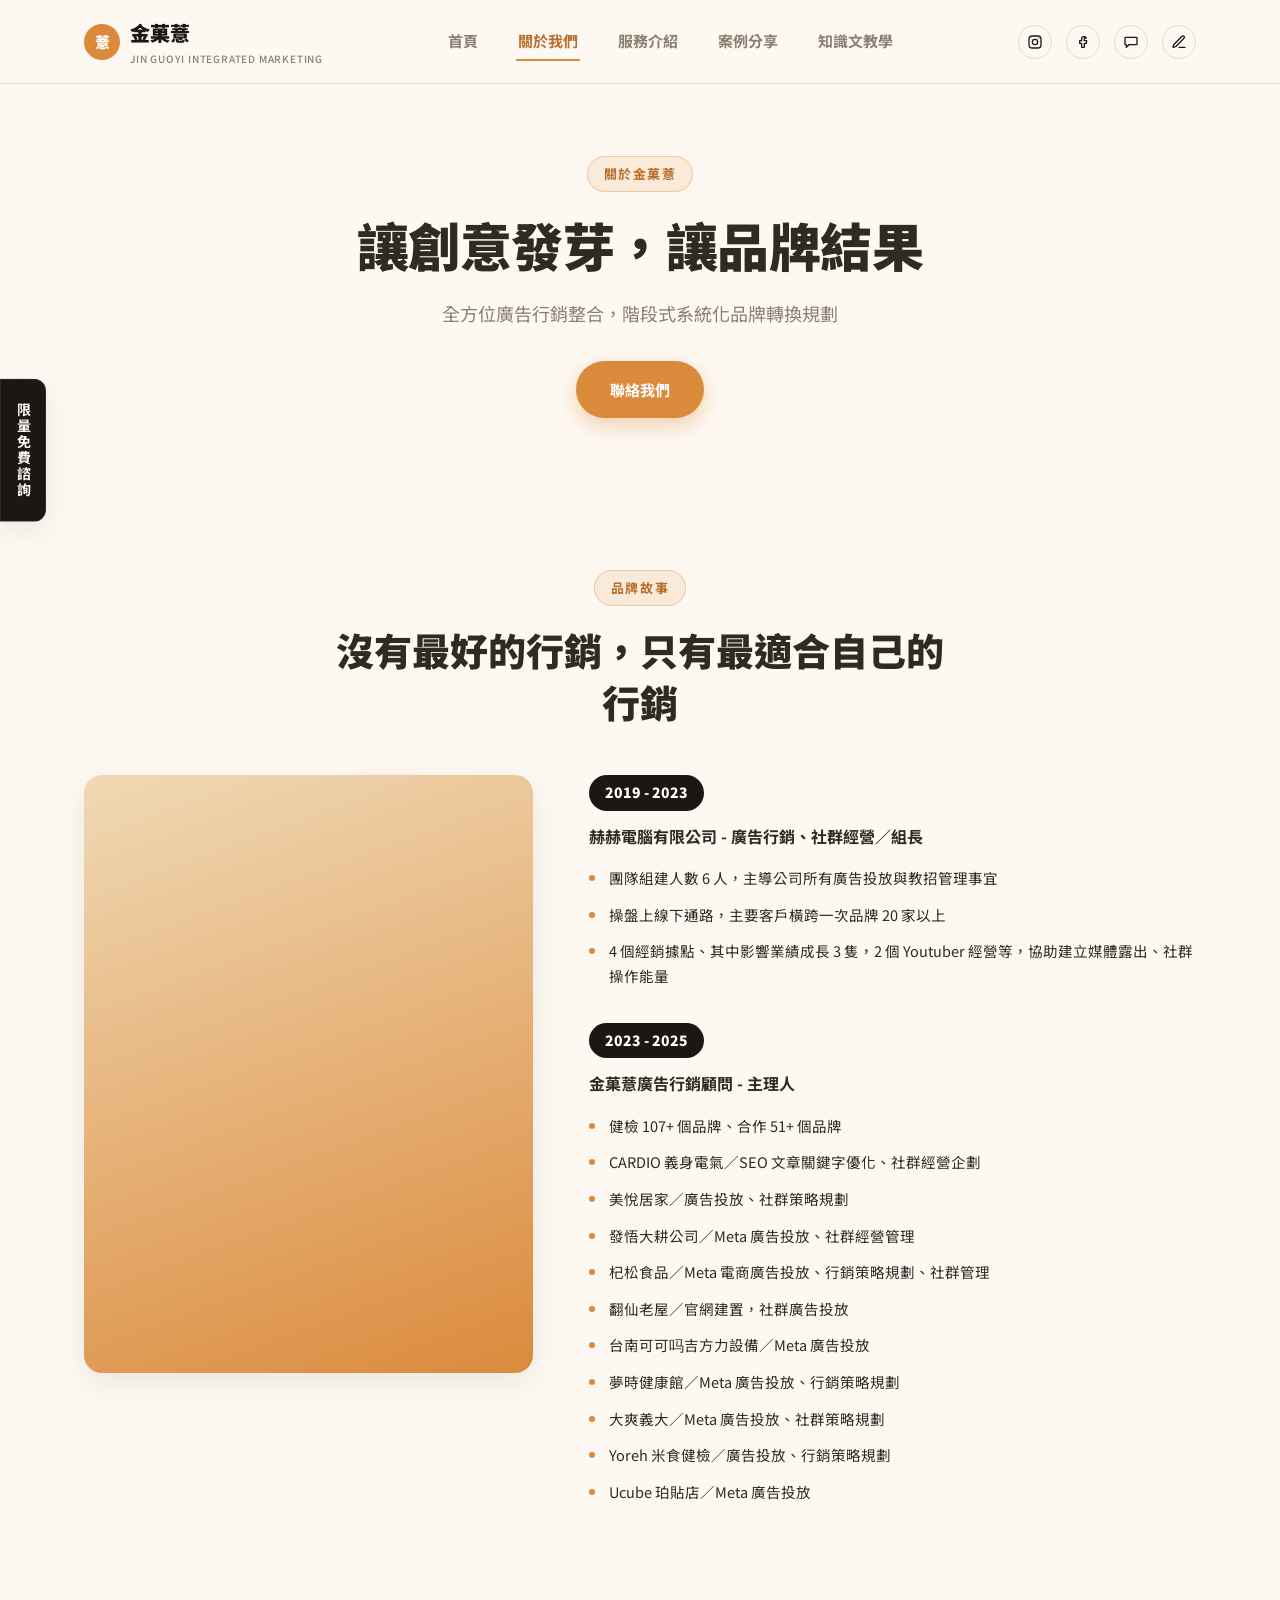
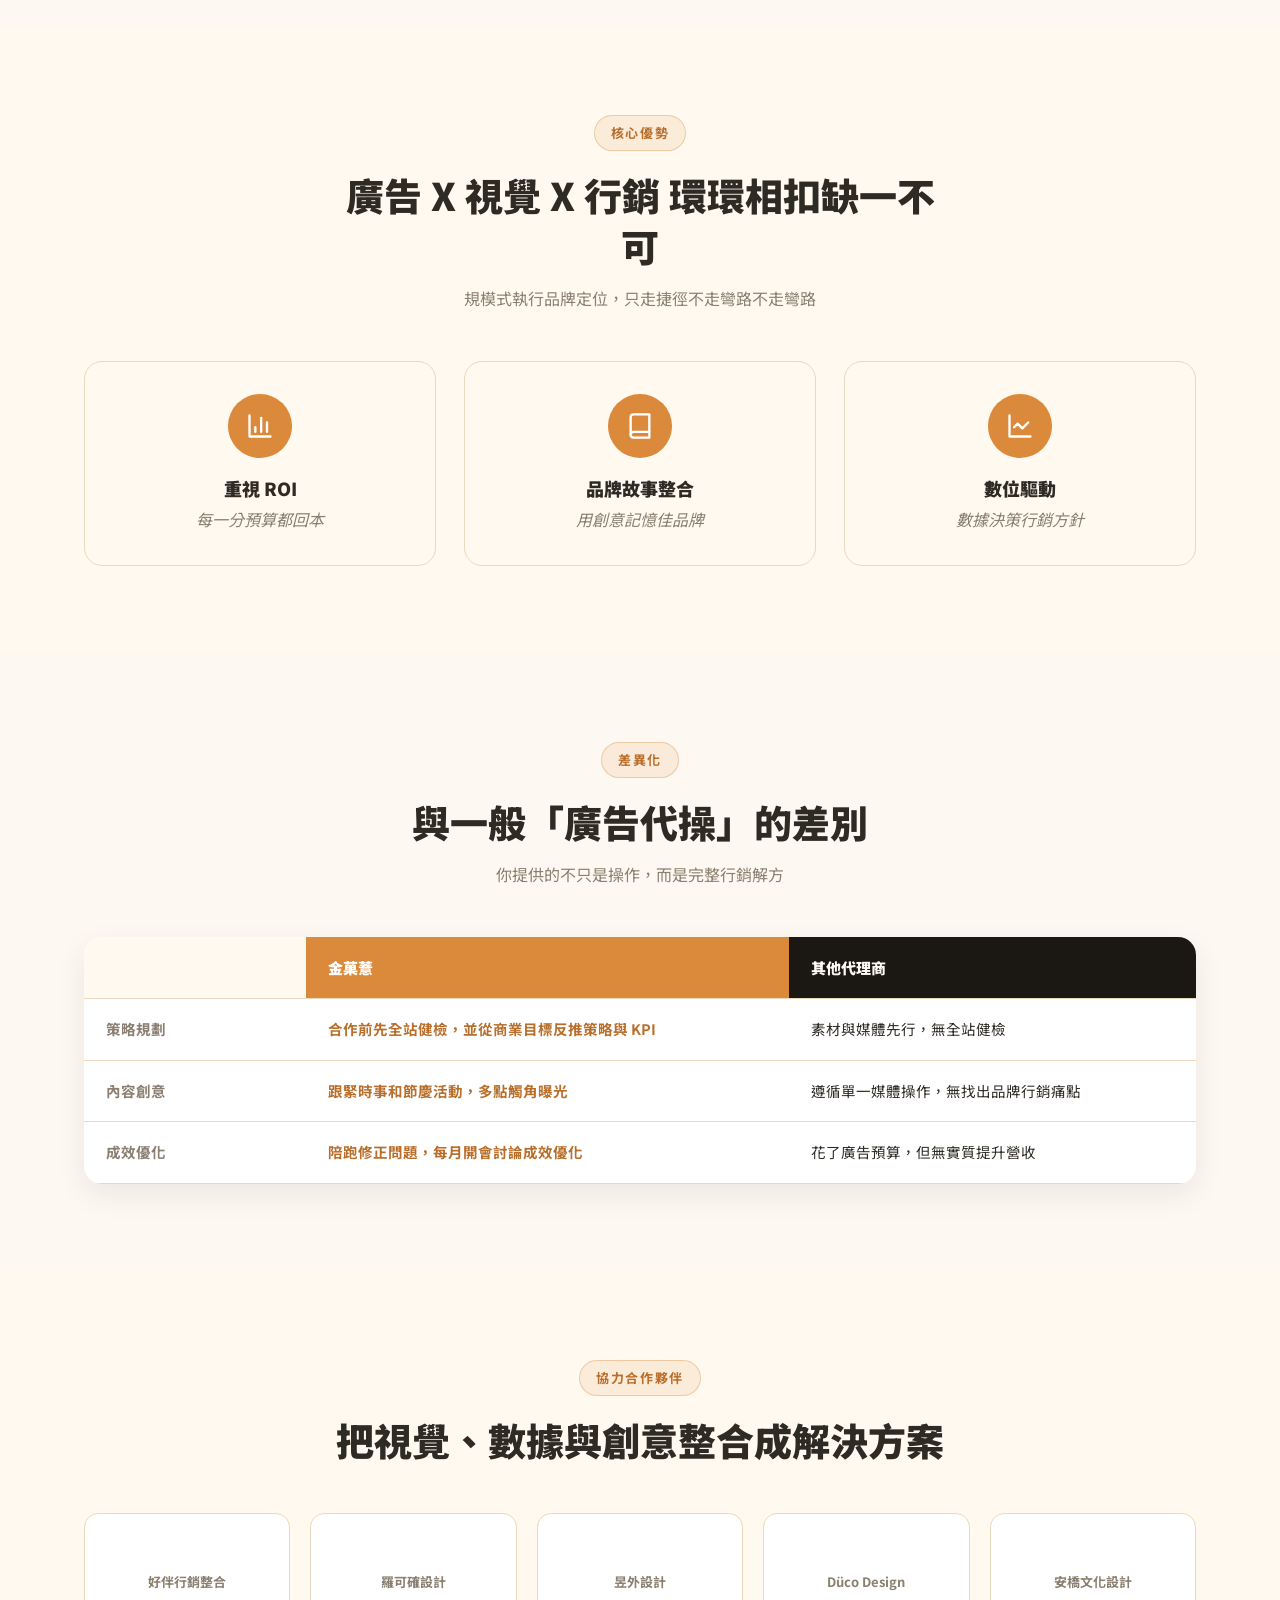
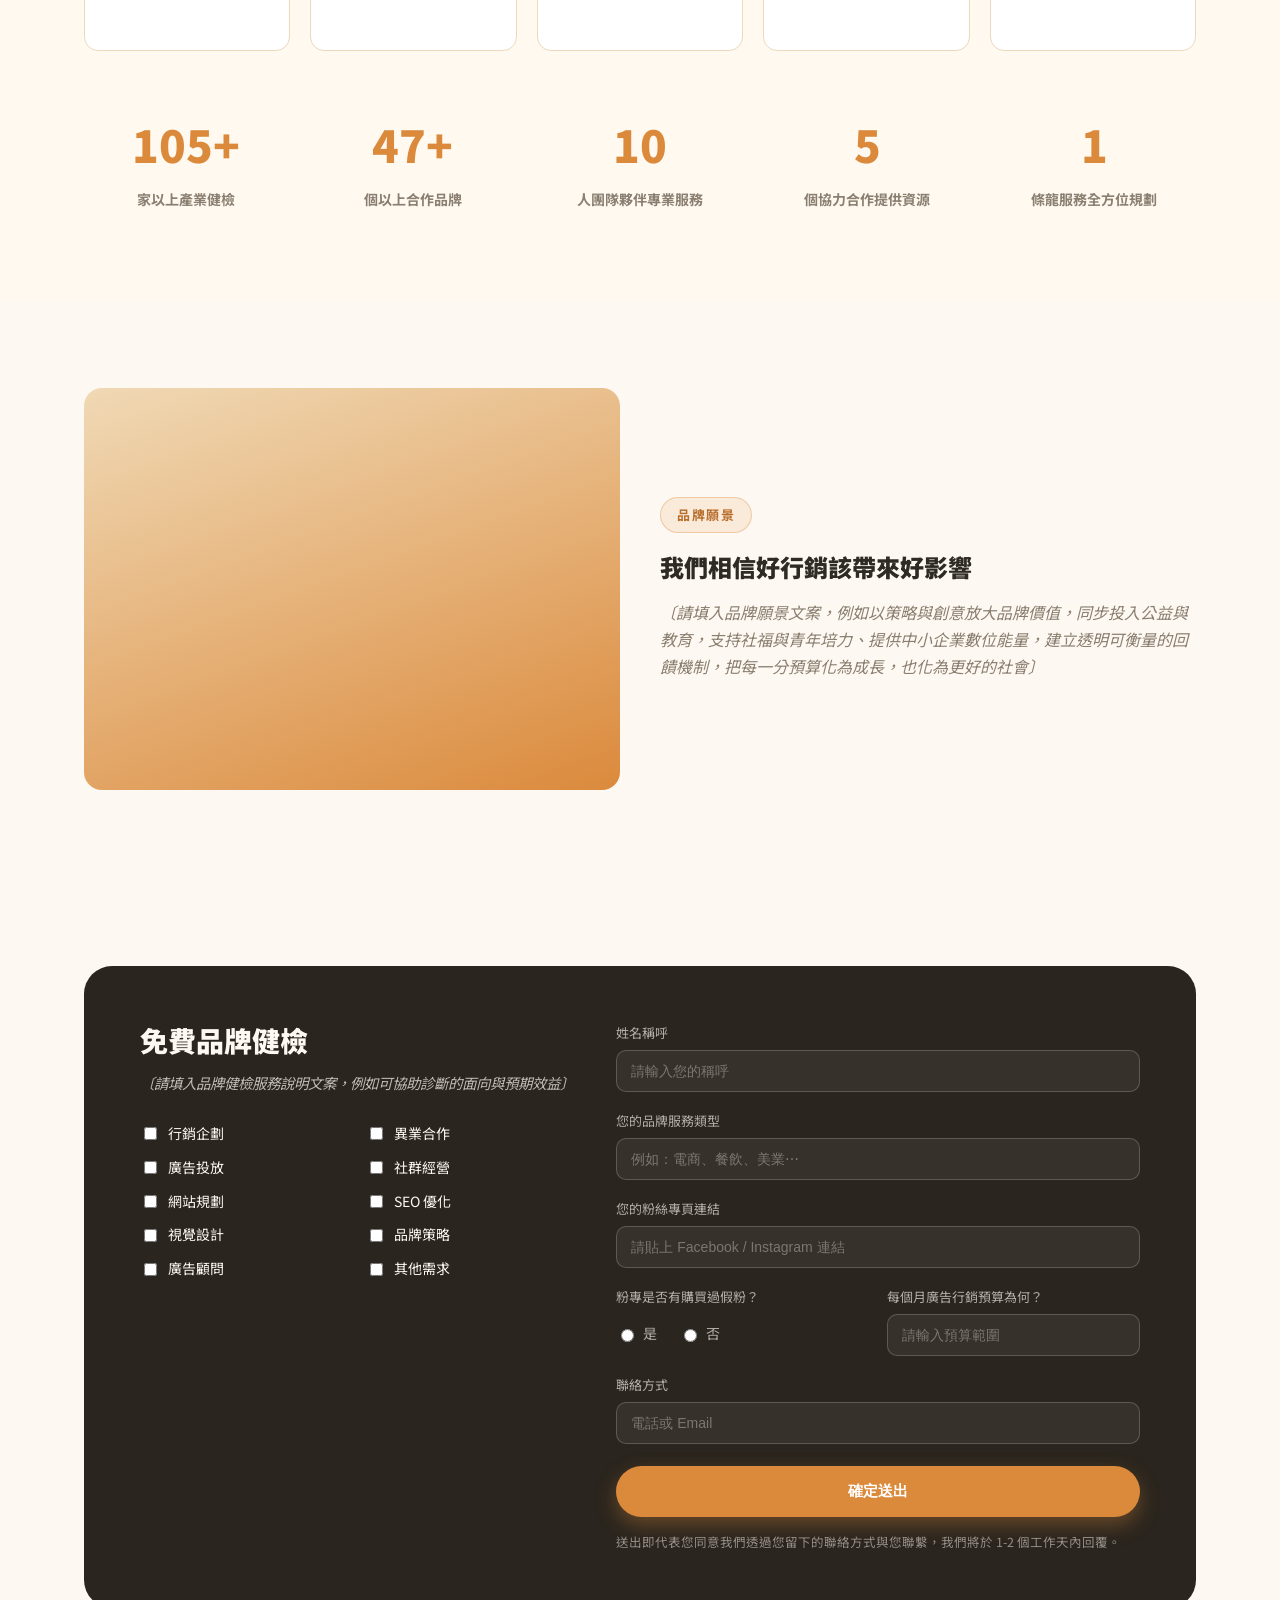
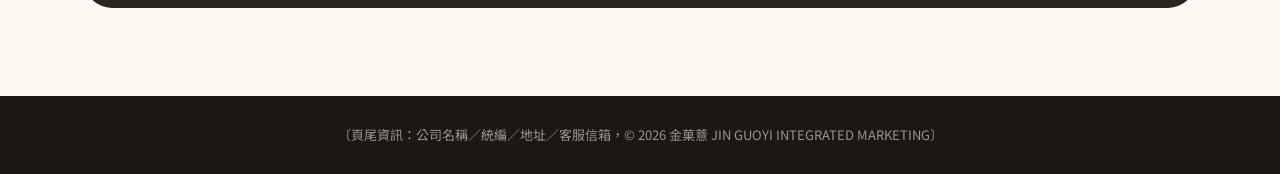
==== about.html @ 5e05347c "Initial build: 金菓薏官網完整版型（純 HTML/CSS/JS，文案待補） 依社群風格與 CIS 色系（橘/黑/米白）建置七個頁面：首頁、關於我們、 服務介紹、案例分享（列表＋內頁）、知" ====
<!doctype html>
<html lang="zh-Hant">
<head>
<meta charset="UTF-8">
<meta name="viewport" content="width=device-width, initial-scale=1.0">
<title>關於金菓薏｜JIN GUOYI INTEGRATED MARKETING</title>
<meta name="description" content="〔請填入關於我們 SEO 描述文案〕">
<link rel="preconnect" href="https://fonts.googleapis.com">
<link href="https://fonts.googleapis.com/css2?family=Noto+Sans+TC:wght@400;500;700;900&display=swap" rel="stylesheet">
<link rel="stylesheet" href="assets/css/style.css">
</head>
<body>

<header class="site-header">
  <div class="site-header__bar">
    <a href="index.html" class="logo">
      <span class="logo__mark">薏</span>
      <span>金菓薏<span class="logo__sub">JIN GUOYI INTEGRATED MARKETING</span></span>
    </a>
    <nav class="nav">
      <a href="index.html">首頁</a>
      <a href="about.html" class="is-active">關於我們</a>
      <a href="services.html">服務介紹</a>
      <a href="cases.html">案例分享</a>
      <a href="blog.html">知識文教學</a>
    </nav>
    <div class="header-social">
      <a href="#" aria-label="Instagram"><svg viewBox="0 0 24 24" fill="none" stroke="currentColor" stroke-width="2" stroke-linecap="round" stroke-linejoin="round"><rect x="3" y="3" width="18" height="18" rx="5"/><circle cx="12" cy="12" r="4"/><circle cx="17.5" cy="6.5" r="0.8" fill="currentColor" stroke="none"/></svg></a>
      <a href="#" aria-label="Facebook"><svg viewBox="0 0 24 24" fill="none" stroke="currentColor" stroke-width="2" stroke-linecap="round" stroke-linejoin="round"><path d="M15 4h-2a3 3 0 0 0-3 3v3H7v4h3v6h4v-6h3l.5-4H14V7a1 1 0 0 1 1-1h2Z"/></svg></a>
      <a href="#" aria-label="Line"><svg viewBox="0 0 24 24" fill="none" stroke="currentColor" stroke-width="2" stroke-linecap="round" stroke-linejoin="round"><path d="M4 5h16a1 1 0 0 1 1 1v9a1 1 0 0 1-1 1H9l-4 4v-4H4a1 1 0 0 1-1-1V6a1 1 0 0 1 1-1z"/></svg></a>
      <a href="#contact" aria-label="聯絡我們"><svg viewBox="0 0 24 24" fill="none" stroke="currentColor" stroke-width="2" stroke-linecap="round" stroke-linejoin="round"><path d="M12 20h9"/><path d="M16.5 3.5a2.1 2.1 0 0 1 3 3L7 19l-4 1 1-4Z"/></svg></a>
    </div>
    <button class="nav-toggle" aria-label="選單"><span></span></button>
  </div>
</header>

<main>

  <section class="hero">
    <div class="container">
      <span class="eyebrow">關於金菓薏</span>
      <h1>讓創意發芽，讓品牌結果</h1>
      <p class="hero-sub">全方位廣告行銷整合，階段式系統化品牌轉換規劃</p>
      <a href="#contact" class="btn btn--primary">聯絡我們</a>
    </div>
  </section>

  <section class="section">
    <div class="container">
      <div class="section-head">
        <span class="eyebrow">品牌故事</span>
        <h2>沒有最好的行銷，只有最適合自己的行銷</h2>
      </div>
      <div class="about-story">
        <div class="about-photo"></div>
        <div>
          <div class="timeline-block">
            <span class="years">2019 - 2023</span>
            <p style="font-weight:700; margin-bottom:10px;">赫赫電腦有限公司 - 廣告行銷、社群經營／組長</p>
            <ul>
              <li>團隊組建人數 6 人，主導公司所有廣告投放與教招管理事宜</li>
              <li>操盤上線下通路，主要客戶橫跨一次品牌 20 家以上</li>
              <li>4 個經銷據點、其中影響業績成長 3 隻，2 個 Youtuber 經營等，協助建立媒體露出、社群操作能量</li>
            </ul>
          </div>
          <div class="timeline-block">
            <span class="years">2023 - 2025</span>
            <p style="font-weight:700; margin-bottom:10px;">金菓薏廣告行銷顧問 - 主理人</p>
            <ul>
              <li>健檢 107+ 個品牌、合作 51+ 個品牌</li>
              <li>CARDIO 義身電氣／SEO 文章關鍵字優化、社群經營企劃</li>
              <li>美悅居家／廣告投放、社群策略規劃</li>
              <li>發悟大耕公司／Meta 廣告投放、社群經營管理</li>
              <li>杞松食品／Meta 電商廣告投放、行銷策略規劃、社群管理</li>
              <li>翻仙老屋／官網建置，社群廣告投放</li>
              <li>台南可可吗吉方力設備／Meta 廣告投放</li>
              <li>夢時健康館／Meta 廣告投放、行銷策略規劃</li>
              <li>大爽義大／Meta 廣告投放、社群策略規劃</li>
              <li>Yoreh 米食健檢／廣告投放、行銷策略規劃</li>
              <li>Ucube 珀貼店／Meta 廣告投放</li>
            </ul>
          </div>
        </div>
      </div>
    </div>
  </section>

  <section class="section section--soft">
    <div class="container">
      <div class="section-head">
        <span class="eyebrow">核心優勢</span>
        <h2>廣告 X 視覺 X 行銷 環環相扣缺一不可</h2>
        <p>規模式執行品牌定位，只走捷徑不走彎路不走彎路</p>
      </div>
      <div class="feature-grid">
        <div class="feature-card">
          <div class="icon-circle"><svg viewBox="0 0 24 24" fill="none" stroke="currentColor" stroke-width="2" stroke-linecap="round" stroke-linejoin="round"><path d="M3 3v18h18"/><path d="M18 17V9M13 17V5M8 17v-4"/></svg></div>
          <h3>重視 ROI</h3>
          <p class="placeholder-copy">每一分預算都回本</p>
        </div>
        <div class="feature-card">
          <div class="icon-circle"><svg viewBox="0 0 24 24" fill="none" stroke="currentColor" stroke-width="2" stroke-linecap="round" stroke-linejoin="round"><path d="M4 19.5A2.5 2.5 0 0 1 6.5 17H20"/><path d="M6.5 2H20v20H6.5A2.5 2.5 0 0 1 4 19.5v-15A2.5 2.5 0 0 1 6.5 2z"/></svg></div>
          <h3>品牌故事整合</h3>
          <p class="placeholder-copy">用創意記憶佳品牌</p>
        </div>
        <div class="feature-card">
          <div class="icon-circle"><svg viewBox="0 0 24 24" fill="none" stroke="currentColor" stroke-width="2" stroke-linecap="round" stroke-linejoin="round"><path d="M3 3v18h18"/><path d="m19 9-5 5-4-4-3 3"/></svg></div>
          <h3>數位驅動</h3>
          <p class="placeholder-copy">數據決策行銷方針</p>
        </div>
      </div>
    </div>
  </section>

  <section class="section">
    <div class="container">
      <div class="section-head">
        <span class="eyebrow">差異化</span>
        <h2>與一般「廣告代操」的差別</h2>
        <p>你提供的不只是操作，而是完整行銷解方</p>
      </div>
      <table class="compare-table">
        <thead>
          <tr><th></th><th class="us">金菓薏</th><th class="them">其他代理商</th></tr>
        </thead>
        <tbody>
          <tr><td>策略規劃</td><td class="us-cell">合作前先全站健檢，並從商業目標反推策略與 KPI</td><td>素材與媒體先行，無全站健檢</td></tr>
          <tr><td>內容創意</td><td class="us-cell">跟緊時事和節慶活動，多點觸角曝光</td><td>遵循單一媒體操作，無找出品牌行銷痛點</td></tr>
          <tr><td>成效優化</td><td class="us-cell">陪跑修正問題，每月開會討論成效優化</td><td>花了廣告預算，但無實質提升營收</td></tr>
        </tbody>
      </table>
    </div>
  </section>

  <section class="section section--soft">
    <div class="container">
      <div class="section-head">
        <span class="eyebrow">協力合作夥伴</span>
        <h2>把視覺、數據與創意整合成解決方案</h2>
      </div>
      <div class="partner-grid">
        <div class="partner-logo">好伴行銷整合</div>
        <div class="partner-logo">羅可確設計</div>
        <div class="partner-logo">昱外設計</div>
        <div class="partner-logo">Düco Design</div>
        <div class="partner-logo">安橋文化設計</div>
      </div>
      <div class="stats" style="margin-top:56px;">
        <div class="stats__item"><div class="num">105+</div><div class="label">家以上產業健檢</div></div>
        <div class="stats__item"><div class="num">47+</div><div class="label">個以上合作品牌</div></div>
        <div class="stats__item"><div class="num">10</div><div class="label">人團隊夥伴專業服務</div></div>
        <div class="stats__item"><div class="num">5</div><div class="label">個協力合作提供資源</div></div>
        <div class="stats__item"><div class="num">1</div><div class="label">條龍服務全方位規劃</div></div>
      </div>
    </div>
  </section>

  <section class="section">
    <div class="container">
      <div class="grid-2">
        <div class="hero-media" style="border-radius:var(--radius); aspect-ratio:4/3; background:linear-gradient(160deg,#f0d9b5,var(--orange));"></div>
        <div>
          <span class="eyebrow">品牌願景</span>
          <h2 style="margin-bottom:16px;">我們相信好行銷該帶來好影響</h2>
          <p class="placeholder-copy">〔請填入品牌願景文案，例如以策略與創意放大品牌價值，同步投入公益與教育，支持社福與青年培力、提供中小企業數位能量，建立透明可衡量的回饋機制，把每一分預算化為成長，也化為更好的社會〕</p>
        </div>
      </div>
    </div>
  </section>

  <section id="contact" class="section">
    <div class="container">
      <div class="contact-section">
        <div class="contact-left">
          <h2>免費品牌健檢</h2>
          <p class="placeholder-copy">〔請填入品牌健檢服務說明文案，例如可協助診斷的面向與預期效益〕</p>
          <div class="check-grid">
            <label><input type="checkbox"> 行銷企劃</label>
            <label><input type="checkbox"> 異業合作</label>
            <label><input type="checkbox"> 廣告投放</label>
            <label><input type="checkbox"> 社群經營</label>
            <label><input type="checkbox"> 網站規劃</label>
            <label><input type="checkbox"> SEO 優化</label>
            <label><input type="checkbox"> 視覺設計</label>
            <label><input type="checkbox"> 品牌策略</label>
            <label><input type="checkbox"> 廣告顧問</label>
            <label><input type="checkbox"> 其他需求</label>
          </div>
        </div>
        <div class="contact-right">
          <form class="contact-form">
            <div class="form-grid">
              <div class="full">
                <label>姓名稱呼</label>
                <input type="text" placeholder="請輸入您的稱呼">
              </div>
              <div class="full">
                <label>您的品牌服務類型</label>
                <input type="text" placeholder="例如：電商、餐飲、美業⋯">
              </div>
              <div class="full">
                <label>您的粉絲專頁連結</label>
                <input type="text" placeholder="請貼上 Facebook / Instagram 連結">
              </div>
              <div>
                <label>粉專是否有購買過假粉？</label>
                <div class="radio-row">
                  <label><input type="radio" name="fakefans"> 是</label>
                  <label><input type="radio" name="fakefans"> 否</label>
                </div>
              </div>
              <div>
                <label>每個月廣告行銷預算為何？</label>
                <input type="text" placeholder="請輸入預算範圍">
              </div>
              <div class="full">
                <label>聯絡方式</label>
                <input type="text" placeholder="電話或 Email">
              </div>
            </div>
            <button type="submit" class="btn btn--primary btn--block" style="margin-top:22px;">確定送出</button>
            <p class="form-note">送出即代表您同意我們透過您留下的聯絡方式與您聯繫，我們將於 1-2 個工作天內回覆。</p>
            <p class="form-success">感謝您的填寫，我們將盡快與您聯繫！</p>
          </form>
        </div>
      </div>
    </div>
  </section>

</main>

<footer class="site-footer">
  <div class="container">
    〔頁尾資訊：公司名稱／統編／地址／客服信箱，© 2026 金菓薏 JIN GUOYI INTEGRATED MARKETING〕
  </div>
</footer>
<div class="consult-tab" onclick="document.getElementById('contact').scrollIntoView({behavior:'smooth'})">限量免費諮詢</div>
<script src="assets/js/main.js"></script>
</body>
</html>
---- assets/css/style.css ----
/* ===== Tokens ===== */
:root {
  --orange: #db8a3c;
  --orange-dark: #b96f2c;
  --orange-light: #f3c98d;
  --cream: #fdf8f1;
  --cream-card: #fff9f0;
  --dark: #1b1814;
  --dark-soft: #2a251e;
  --text: #2e2a24;
  --text-muted: #8a7f70;
  --border: #ead9bd;
  --white: #ffffff;
  --shadow: 0 10px 30px rgba(27, 24, 20, 0.08);
  --radius: 18px;
  --container: 1160px;
}

* { box-sizing: border-box; }
html { scroll-behavior: smooth; }
body {
  margin: 0;
  font-family: "Noto Sans TC", "PingFang TC", "Microsoft JhengHei", sans-serif;
  background: var(--cream);
  color: var(--text);
  line-height: 1.7;
  -webkit-font-smoothing: antialiased;
}
img { max-width: 100%; display: block; }
a { color: inherit; text-decoration: none; }
ul { list-style: none; margin: 0; padding: 0; }
h1, h2, h3, h4 { font-weight: 900; margin: 0; line-height: 1.35; }
p { margin: 0; }
.container { max-width: var(--container); margin: 0 auto; padding: 0 24px; }
.section { padding: 88px 0; }
.section--tight { padding: 56px 0; }
.section--dark { background: var(--dark); color: var(--cream); }
.section--soft { background: var(--cream-card); }
.placeholder-copy { color: var(--text-muted); font-style: italic; }

.eyebrow {
  display: inline-block;
  font-size: 13px;
  font-weight: 700;
  letter-spacing: 0.12em;
  color: var(--orange-dark);
  background: rgba(219, 138, 60, 0.12);
  border: 1px solid rgba(219, 138, 60, 0.35);
  padding: 6px 16px;
  border-radius: 999px;
  margin-bottom: 18px;
}
.section-head { text-align: center; max-width: 620px; margin: 0 auto 48px; }
.section-head h2 { font-size: clamp(26px, 3.4vw, 38px); }
.section-head p { margin-top: 14px; color: var(--text-muted); font-size: 16px; }

/* ===== Buttons ===== */
.btn {
  display: inline-flex;
  align-items: center;
  justify-content: center;
  gap: 8px;
  padding: 14px 32px;
  border-radius: 999px;
  font-weight: 700;
  font-size: 15px;
  border: 2px solid transparent;
  cursor: pointer;
  transition: transform 0.15s ease, box-shadow 0.15s ease, background 0.15s ease;
}
.btn:hover { transform: translateY(-2px); }
.btn--primary { background: var(--orange); color: var(--white); box-shadow: 0 8px 20px rgba(219,138,60,0.35); }
.btn--primary:hover { background: var(--orange-dark); }
.btn--outline { background: transparent; color: var(--dark); border-color: var(--dark); }
.btn--outline:hover { background: var(--dark); color: var(--white); }
.btn--outline-light { background: transparent; color: var(--white); border-color: rgba(255,255,255,0.6); }
.btn--outline-light:hover { background: var(--white); color: var(--dark); }
.btn--sm { padding: 10px 22px; font-size: 14px; }
.btn--block { width: 100%; }

/* ===== Header ===== */
.site-header {
  position: sticky;
  top: 0;
  z-index: 100;
  background: rgba(253, 248, 241, 0.92);
  backdrop-filter: blur(10px);
  border-bottom: 1px solid var(--border);
}
.site-header__bar {
  max-width: var(--container);
  margin: 0 auto;
  padding: 16px 24px;
  display: flex;
  align-items: center;
  justify-content: space-between;
  gap: 24px;
}
.logo {
  display: flex;
  align-items: center;
  gap: 10px;
  font-weight: 900;
  font-size: 20px;
  color: var(--dark);
  white-space: nowrap;
}
.logo__mark {
  width: 36px;
  height: 36px;
  border-radius: 50%;
  background: var(--orange);
  display: flex;
  align-items: center;
  justify-content: center;
  color: var(--white);
  font-size: 15px;
  font-weight: 900;
  flex-shrink: 0;
}
.logo__sub { font-size: 10px; letter-spacing: 0.08em; color: var(--text-muted); font-weight: 500; display: block; }

.nav {
  display: flex;
  align-items: center;
  gap: 36px;
}
.nav a {
  font-size: 15px;
  font-weight: 700;
  color: var(--text-muted);
  padding: 6px 2px;
  border-bottom: 2px solid transparent;
}
.nav a:hover, .nav a.is-active {
  color: var(--orange-dark);
  border-bottom-color: var(--orange);
}
.header-social {
  display: flex;
  align-items: center;
  gap: 14px;
}
.header-social a {
  width: 34px;
  height: 34px;
  border-radius: 50%;
  border: 1px solid var(--border);
  display: flex;
  align-items: center;
  justify-content: center;
  color: var(--dark);
  transition: background 0.15s ease, color 0.15s ease;
}
.header-social a:hover { background: var(--orange); color: var(--white); border-color: var(--orange); }
.header-social svg { width: 16px; height: 16px; }

.nav-toggle {
  display: none;
  width: 40px;
  height: 40px;
  border-radius: 10px;
  border: 1px solid var(--border);
  background: var(--white);
  align-items: center;
  justify-content: center;
  cursor: pointer;
}
.nav-toggle span, .nav-toggle span::before, .nav-toggle span::after {
  content: "";
  display: block;
  width: 18px;
  height: 2px;
  background: var(--dark);
  position: relative;
  transition: 0.2s;
}
.nav-toggle span::before { position: absolute; top: -6px; }
.nav-toggle span::after { position: absolute; top: 6px; }

/* ===== Floating consult tab ===== */
.consult-tab {
  position: fixed;
  left: 0;
  top: 50%;
  transform: translateY(-50%);
  background: var(--dark);
  color: var(--cream);
  writing-mode: vertical-rl;
  padding: 22px 10px;
  border-radius: 0 12px 12px 0;
  font-size: 14px;
  font-weight: 700;
  letter-spacing: 0.15em;
  z-index: 90;
  box-shadow: var(--shadow);
  border: 1px solid rgba(255,255,255,0.08);
  cursor: pointer;
}
.consult-tab:hover { background: var(--orange-dark); }

/* ===== Hero ===== */
.hero {
  padding: 72px 0 64px;
  text-align: center;
}
.hero h1 {
  font-size: clamp(32px, 5vw, 52px);
  letter-spacing: -0.01em;
}
.hero p.hero-sub {
  margin-top: 18px;
  font-size: 18px;
  color: var(--text-muted);
}
.hero .btn { margin-top: 32px; }
.hero-tags {
  margin-top: 28px;
  font-size: 13px;
  color: var(--text-muted);
}
.hero-tags span { margin: 0 10px; }

.hero--split {
  display: grid;
  grid-template-columns: 1.05fr 0.95fr;
  align-items: center;
  gap: 56px;
  text-align: left;
  padding: 72px 0;
}
.hero--split .hero-media {
  border-radius: var(--radius);
  aspect-ratio: 3/4;
  background: linear-gradient(160deg, var(--orange-light), var(--orange));
  box-shadow: var(--shadow);
}

/* ===== Stats ===== */
.stats {
  display: grid;
  grid-template-columns: repeat(5, 1fr);
  gap: 24px;
  text-align: center;
}
.stats__item .num {
  font-size: clamp(30px, 4vw, 44px);
  font-weight: 900;
  color: var(--orange);
}
.stats__item .label { margin-top: 6px; font-size: 14px; color: var(--text-muted); font-weight: 700; }

/* ===== Icon feature grid ===== */
.feature-grid {
  display: grid;
  grid-template-columns: repeat(3, 1fr);
  gap: 28px;
}
.feature-card {
  background: var(--cream-card);
  border: 1px solid var(--border);
  border-radius: var(--radius);
  padding: 32px 26px;
  text-align: center;
}
.icon-circle {
  width: 64px;
  height: 64px;
  border-radius: 50%;
  background: var(--orange);
  color: var(--white);
  display: flex;
  align-items: center;
  justify-content: center;
  margin: 0 auto 18px;
}
.icon-circle svg { width: 28px; height: 28px; }
.feature-card h3 { font-size: 18px; margin-bottom: 6px; }
.feature-card .role { font-size: 20px; font-weight: 900; color: var(--orange-dark); margin: 4px 0 12px; }
.feature-card .tags { font-size: 13px; color: var(--text-muted); }

/* ===== Role / package cards (services) ===== */
.role-grid {
  display: grid;
  grid-template-columns: repeat(3, 1fr);
  gap: 28px;
}
.role-card {
  background: var(--white);
  border: 1px solid var(--border);
  border-radius: var(--radius);
  padding: 30px 24px;
}
.role-card .icon-circle { margin: 0 0 18px; }
.role-card h4 { font-size: 15px; color: var(--text-muted); font-weight: 700; }
.role-card .role-title { font-size: 21px; font-weight: 900; margin: 6px 0 14px; }
.role-card ul li {
  font-size: 13.5px;
  color: var(--text-muted);
  padding: 4px 0;
  border-top: 1px dashed var(--border);
}
.role-card ul li:first-child { border-top: none; }

.package-grid {
  display: grid;
  grid-template-columns: repeat(3, 1fr);
  gap: 24px;
}
.package-card {
  background: var(--white);
  border: 2px solid var(--border);
  border-radius: var(--radius);
  padding: 30px 26px;
  text-align: center;
}
.package-card.is-featured { border-color: var(--orange); box-shadow: var(--shadow); }
.package-card .plan-name { font-size: 20px; font-weight: 900; }
.package-card .plan-en { font-size: 12px; color: var(--text-muted); letter-spacing: 0.1em; margin-bottom: 20px; }
.package-card .kpi-list { text-align: left; font-size: 14px; margin-bottom: 20px; }
.package-card .kpi-list li { padding: 6px 0; }
.package-card .kpi-list b { color: var(--orange-dark); }
.package-card .tag-pill {
  display: inline-block;
  background: var(--dark);
  color: var(--white);
  font-size: 12px;
  font-weight: 700;
  padding: 6px 14px;
  border-radius: 999px;
  margin-bottom: 16px;
}
.package-card .fit-tags { font-size: 12.5px; color: var(--text-muted); }

/* ===== Timeline (about) ===== */
.about-story {
  display: grid;
  grid-template-columns: 0.85fr 1.15fr;
  gap: 56px;
  align-items: start;
}
.about-photo {
  border-radius: var(--radius);
  aspect-ratio: 3/4;
  background: linear-gradient(160deg, #f0d9b5, var(--orange));
  box-shadow: var(--shadow);
}
.timeline-block { margin-bottom: 28px; }
.timeline-block .years {
  display: inline-block;
  font-weight: 900;
  color: var(--white);
  background: var(--dark);
  padding: 6px 16px;
  border-radius: 999px;
  font-size: 14px;
  margin-bottom: 12px;
}
.timeline-block ul li {
  position: relative;
  padding: 6px 0 6px 20px;
  font-size: 14.5px;
}
.timeline-block ul li::before {
  content: "";
  position: absolute;
  left: 0;
  top: 15px;
  width: 6px;
  height: 6px;
  border-radius: 50%;
  background: var(--orange);
}

/* ===== Comparison table ===== */
.compare-table {
  width: 100%;
  border-collapse: collapse;
  background: var(--white);
  border-radius: var(--radius);
  overflow: hidden;
  box-shadow: var(--shadow);
}
.compare-table th, .compare-table td {
  padding: 18px 22px;
  text-align: left;
  border-bottom: 1px solid var(--border);
  font-size: 14.5px;
}
.compare-table thead th {
  font-size: 15px;
  font-weight: 900;
}
.compare-table thead th:first-child { background: var(--cream-card); }
.compare-table thead th.us { background: var(--orange); color: var(--white); }
.compare-table thead th.them { background: var(--dark); color: var(--cream); }
.compare-table td:first-child { font-weight: 700; color: var(--text-muted); width: 20%; }
.compare-table tbody td.us-cell { color: var(--orange-dark); font-weight: 700; }

/* ===== Partner logos ===== */
.partner-grid {
  display: grid;
  grid-template-columns: repeat(5, 1fr);
  gap: 20px;
}
.partner-logo {
  aspect-ratio: 3/2;
  background: var(--white);
  border: 1px solid var(--border);
  border-radius: 14px;
  display: flex;
  align-items: center;
  justify-content: center;
  font-size: 13px;
  color: var(--text-muted);
  font-weight: 700;
}

/* ===== Pain point Q cards ===== */
.pain-grid {
  display: grid;
  grid-template-columns: repeat(5, 1fr);
  gap: 20px;
}
.pain-card { text-align: center; }
.pain-card .q { font-size: 13px; color: var(--orange-dark); font-weight: 900; margin-bottom: 10px; }
.pain-x {
  width: 56px;
  height: 56px;
  margin: 0 auto 14px;
  border-radius: 50%;
  border: 2px solid var(--border);
  display: flex;
  align-items: center;
  justify-content: center;
  color: var(--text-muted);
  font-weight: 900;
  font-size: 20px;
}
.pain-card .title { font-weight: 900; margin-bottom: 8px; }
.pain-card .desc { font-size: 13px; color: var(--text-muted); }

/* ===== Case / article cards ===== */
.filter-tags {
  display: flex;
  flex-wrap: wrap;
  gap: 10px;
  justify-content: center;
  margin-bottom: 40px;
}
.filter-tags button {
  border: 1px solid var(--border);
  background: var(--white);
  padding: 9px 20px;
  border-radius: 999px;
  font-size: 13.5px;
  font-weight: 700;
  color: var(--text-muted);
  cursor: pointer;
}
.filter-tags button.is-active, .filter-tags button:hover { background: var(--orange); color: var(--white); border-color: var(--orange); }

.case-grid, .card-grid-2 {
  display: grid;
  grid-template-columns: repeat(2, 1fr);
  gap: 32px;
}
.case-grid-3 { display: grid; grid-template-columns: repeat(3, 1fr); gap: 24px; }

.case-card, .article-card {
  background: var(--white);
  border: 1px solid var(--border);
  border-radius: var(--radius);
  overflow: hidden;
  transition: transform 0.15s ease, box-shadow 0.15s ease;
}
.case-card:hover, .article-card:hover { transform: translateY(-4px); box-shadow: var(--shadow); }
.thumb {
  aspect-ratio: 4/3;
  background: linear-gradient(160deg, #efe4cf, #e2c791);
  position: relative;
}
.thumb::after {
  content: "";
  position: absolute; inset: 0;
  background: repeating-linear-gradient(45deg, rgba(219,138,60,0.06) 0 10px, transparent 10px 20px);
}
.card-body { padding: 20px 22px 24px; }
.card-body .cat { font-size: 12px; color: var(--orange-dark); font-weight: 700; margin-bottom: 6px; display: block; }
.card-body h3 { font-size: 17px; margin-bottom: 8px; }
.card-body p { font-size: 13.5px; color: var(--text-muted); }
.card-tags { margin-top: 12px; display: flex; flex-wrap: wrap; gap: 6px; }
.card-tags span { font-size: 11.5px; color: var(--text-muted); background: var(--cream-card); border: 1px solid var(--border); padding: 3px 10px; border-radius: 999px; }
.card-body .read-more {
  margin-top: 16px;
  display: inline-block;
  font-size: 13px;
  font-weight: 700;
  color: var(--orange-dark);
  border: 1px solid var(--orange);
  padding: 8px 18px;
  border-radius: 999px;
}

/* ===== Blog listing layout ===== */
.blog-layout { display: grid; grid-template-columns: 240px 1fr; gap: 40px; align-items: start; }
.blog-sidebar { position: sticky; top: 100px; }
.sidebar-block { margin-bottom: 28px; }
.sidebar-block h4 { font-size: 13px; letter-spacing: 0.08em; color: var(--text-muted); margin-bottom: 12px; }
.sidebar-nav li a { display: block; padding: 8px 0; font-size: 14.5px; font-weight: 700; color: var(--text-muted); }
.sidebar-nav li a.is-active { color: var(--orange-dark); }
.search-box { display: flex; border: 1px solid var(--border); border-radius: 999px; overflow: hidden; background: var(--white); }
.search-box input { flex: 1; border: none; padding: 10px 16px; background: transparent; font-size: 13.5px; outline: none; }
.search-box button { border: none; background: var(--orange); color: var(--white); width: 40px; cursor: pointer; }
.keyword-tags { display: flex; flex-wrap: wrap; gap: 8px; }
.keyword-tags span { font-size: 12px; background: var(--cream-card); border: 1px solid var(--border); padding: 5px 12px; border-radius: 999px; color: var(--text-muted); }

/* ===== Article detail ===== */
.article-detail { display: grid; grid-template-columns: 240px 1fr; gap: 48px; }
.article-toc { position: sticky; top: 100px; }
.article-toc h4 { font-size: 13px; color: var(--text-muted); margin-bottom: 14px; letter-spacing: 0.08em;}
.article-toc li a { display: block; padding: 8px 0; font-size: 14px; color: var(--text-muted); border-left: 2px solid var(--border); padding-left: 14px; }
.article-toc li a:hover { color: var(--orange-dark); border-left-color: var(--orange); }
.article-body h2 { font-size: 24px; margin: 40px 0 16px; }
.article-body h3 { font-size: 19px; margin: 28px 0 12px; }
.article-body p { margin-bottom: 16px; color: var(--text); }
.article-body p.lead { font-size: 18px; color: var(--text-muted); }
.article-meta { font-size: 13px; color: var(--text-muted); margin-bottom: 24px; }
.article-image { border-radius: var(--radius); aspect-ratio: 16/8; background: linear-gradient(160deg, #d9ead9, #9fc79f); margin: 24px 0; }
.tag-row { display: flex; flex-wrap: wrap; gap: 10px; margin: 28px 0 20px; }
.tag-row span { font-size: 12.5px; color: var(--orange-dark); background: rgba(219,138,60,0.12); padding: 5px 12px; border-radius: 999px; }
.share-row { display: flex; align-items: center; gap: 14px; margin-top: 24px; }
.share-row a { width: 32px; height: 32px; border-radius: 50%; border: 1px solid var(--border); display: flex; align-items: center; justify-content: center; }
.share-row svg { width: 14px; height: 14px; }

/* ===== Product showcase (case detail) ===== */
.showcase-banner {
  border-radius: var(--radius);
  aspect-ratio: 16/7;
  background: linear-gradient(135deg, #1f3d7a, #3a63c9);
  margin: 32px 0;
  display: flex;
  align-items: center;
  justify-content: center;
  color: var(--white);
  font-weight: 900;
  font-size: 22px;
  letter-spacing: 0.05em;
  text-align: center;
  padding: 20px;
}
.showcase-grid { display: grid; grid-template-columns: repeat(2, 1fr); gap: 6px; margin-bottom: 6px; }
.showcase-tile { aspect-ratio: 1/1; border-radius: 10px; }
.tile-1 { background: linear-gradient(160deg, #cfd8e8, #8f9fc2); }
.tile-2 { background: linear-gradient(160deg, #274a99, #1b3060); }
.tile-3 { background: linear-gradient(160deg, #f5c6d3, #e28aa4); }
.tile-4 { background: linear-gradient(160deg, #d3ecd0, #8fc98a); }
.tile-5 { background: linear-gradient(160deg, #ffe6b0, #f2b64c); }
.tile-6 { background: linear-gradient(160deg, #fff1cf, #f7d789); }

/* ===== Contact / brand-check form ===== */
.contact-section {
  background: var(--dark-soft);
  color: var(--cream);
  border-radius: 28px;
  padding: 56px;
  display: grid;
  grid-template-columns: 0.9fr 1.1fr;
  gap: 48px;
}
.contact-left h2 { font-size: 28px; }
.contact-left p { margin-top: 12px; color: rgba(253,248,241,0.7); font-size: 14.5px; }
.check-grid { display: grid; grid-template-columns: repeat(2, 1fr); gap: 10px 24px; margin-top: 26px; }
.check-grid label { display: flex; align-items: center; gap: 8px; font-size: 14px; }
.check-grid input { accent-color: var(--orange); }
.form-grid { display: grid; grid-template-columns: 1fr 1fr; gap: 18px; }
.form-grid .full { grid-column: 1 / -1; }
.form-grid label { font-size: 13px; color: rgba(253,248,241,0.65); display: block; margin-bottom: 6px; }
.form-grid input[type="text"], .form-grid input[type="email"], .form-grid input[type="tel"] {
  width: 100%;
  padding: 12px 14px;
  border-radius: 10px;
  border: 1px solid rgba(253,248,241,0.2);
  background: rgba(253,248,241,0.06);
  color: var(--cream);
  font-size: 14px;
}
.form-grid input::placeholder { color: rgba(253,248,241,0.35); }
.radio-row { display: flex; gap: 22px; padding-top: 8px; }
.radio-row label { display: flex; align-items: center; gap: 6px; font-size: 14px; }
.form-note { font-size: 12.5px; color: rgba(253,248,241,0.5); margin-top: 14px; }
.form-success { display: none; margin-top: 16px; font-size: 14px; color: var(--orange-light); font-weight: 700; }
.form-success.is-visible { display: block; }

/* ===== Footer ===== */
.site-footer {
  background: var(--dark);
  color: rgba(253,248,241,0.55);
  padding: 28px 0;
  text-align: center;
  font-size: 13px;
}

/* ===== Utilities ===== */
.mt-0 { margin-top: 0 !important; }
.text-center { text-align: center; }
.grid-2 { display: grid; grid-template-columns: 1fr 1fr; gap: 40px; align-items: center; }

/* ===== Responsive ===== */
@media (max-width: 960px) {
  .nav, .header-social { display: none; }
  .nav-toggle { display: flex; }
  .site-header.is-open .nav {
    display: flex;
    flex-direction: column;
    position: absolute;
    top: 100%; left: 0; right: 0;
    background: var(--cream);
    padding: 20px 24px;
    border-bottom: 1px solid var(--border);
    gap: 16px;
  }
  .site-header.is-open .header-social { display: flex; padding: 0 24px 20px; }
  .hero--split, .about-story, .grid-2 { grid-template-columns: 1fr; }
  .stats, .feature-grid, .role-grid, .package-grid, .partner-grid, .pain-grid, .case-grid, .case-grid-3, .card-grid-2 { grid-template-columns: repeat(2, 1fr); }
  .blog-layout, .article-detail { grid-template-columns: 1fr; }
  .blog-sidebar, .article-toc { position: static; }
  .contact-section { grid-template-columns: 1fr; padding: 36px 24px; border-radius: 20px; }
  .check-grid, .form-grid { grid-template-columns: 1fr; }
}
@media (max-width: 640px) {
  .stats, .feature-grid, .role-grid, .package-grid, .partner-grid, .pain-grid, .case-grid, .case-grid-3, .card-grid-2 { grid-template-columns: 1fr; }
  .section { padding: 56px 0; }
  .consult-tab { font-size: 12px; padding: 16px 8px; }
  .compare-table { font-size: 12.5px; }
}
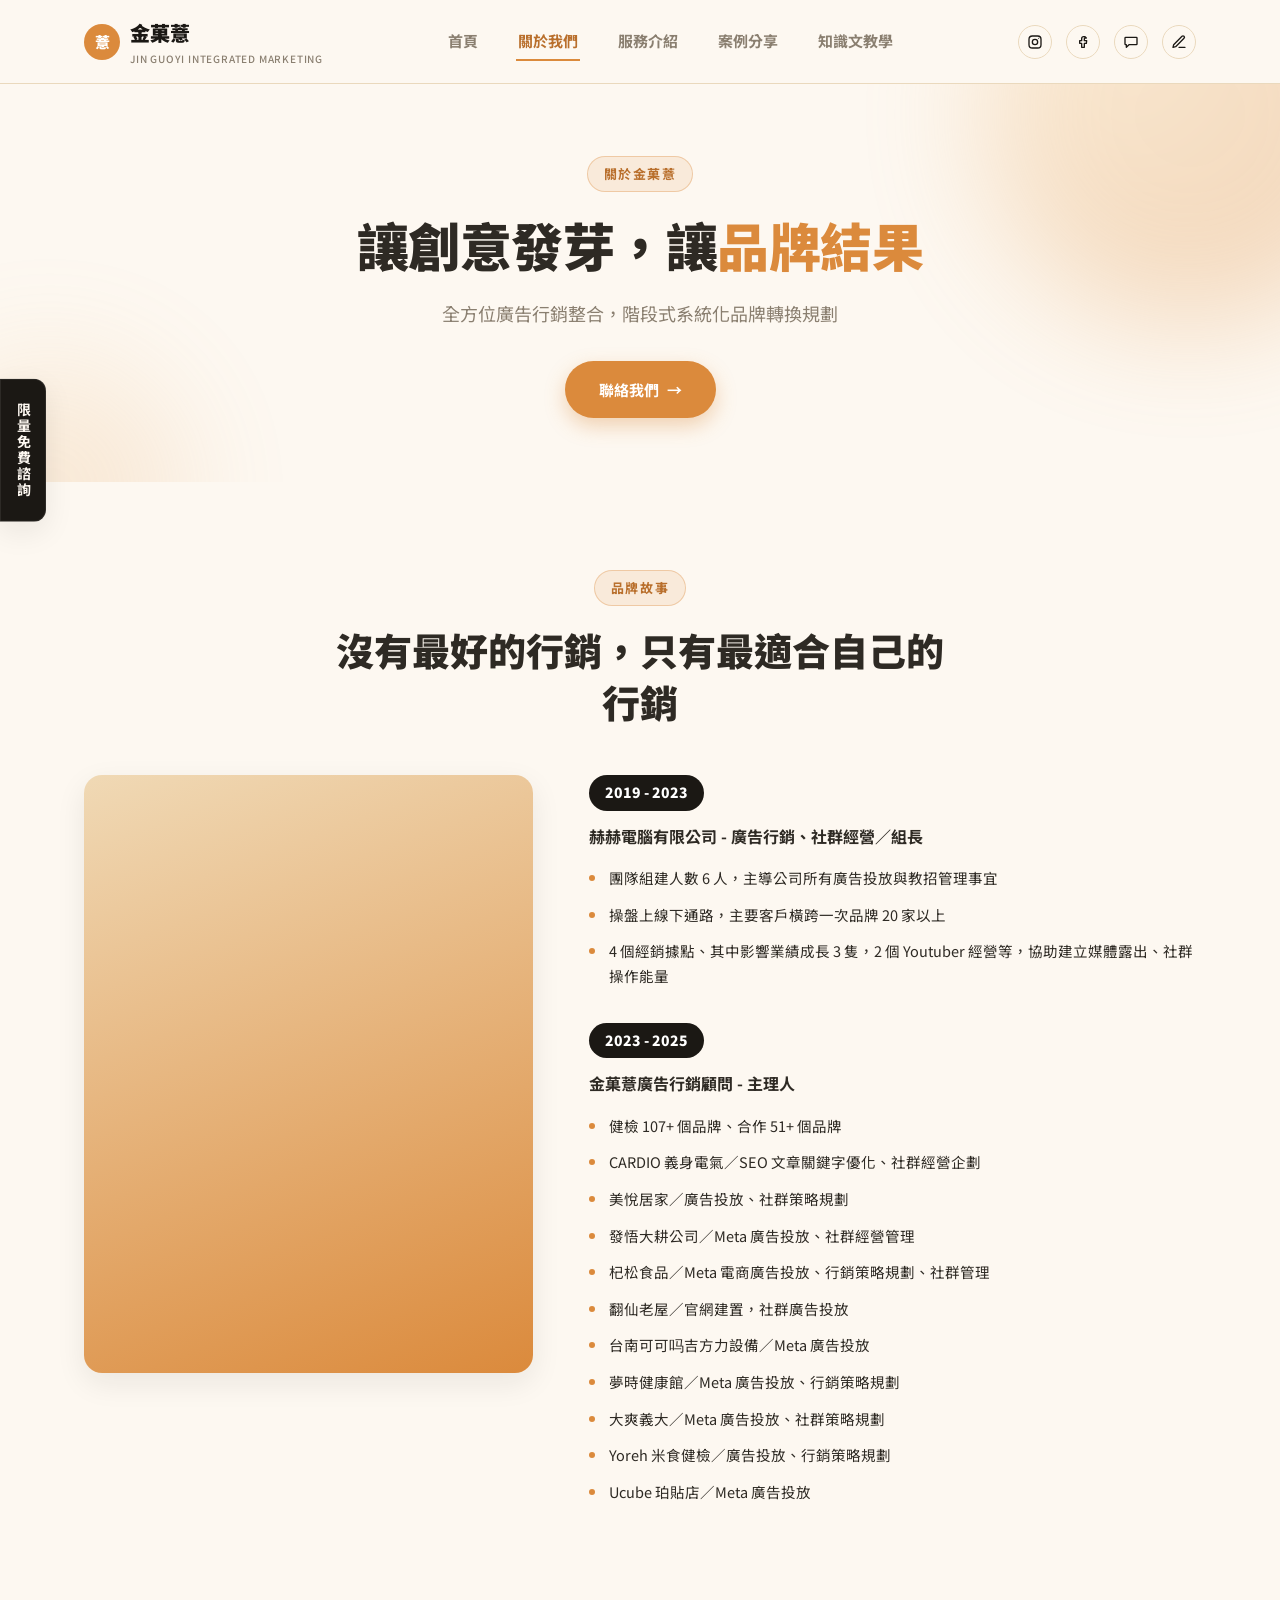
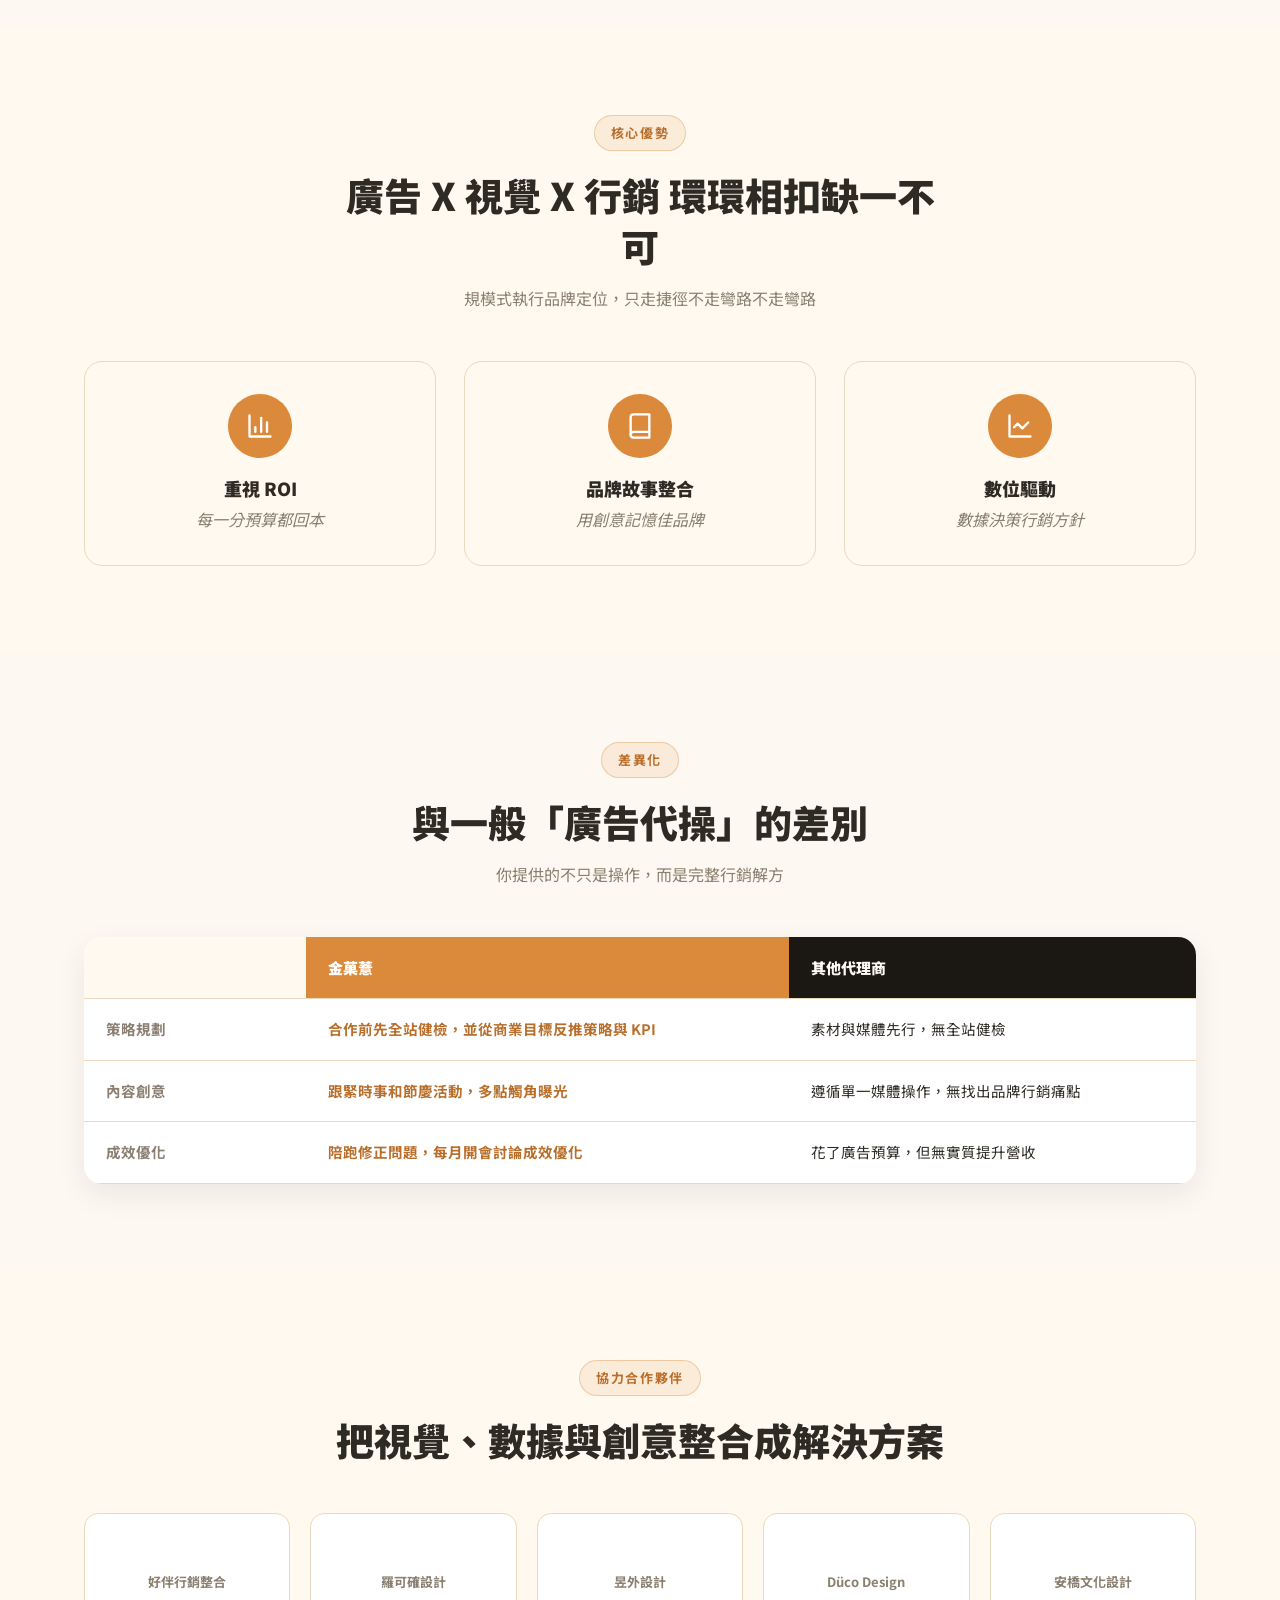
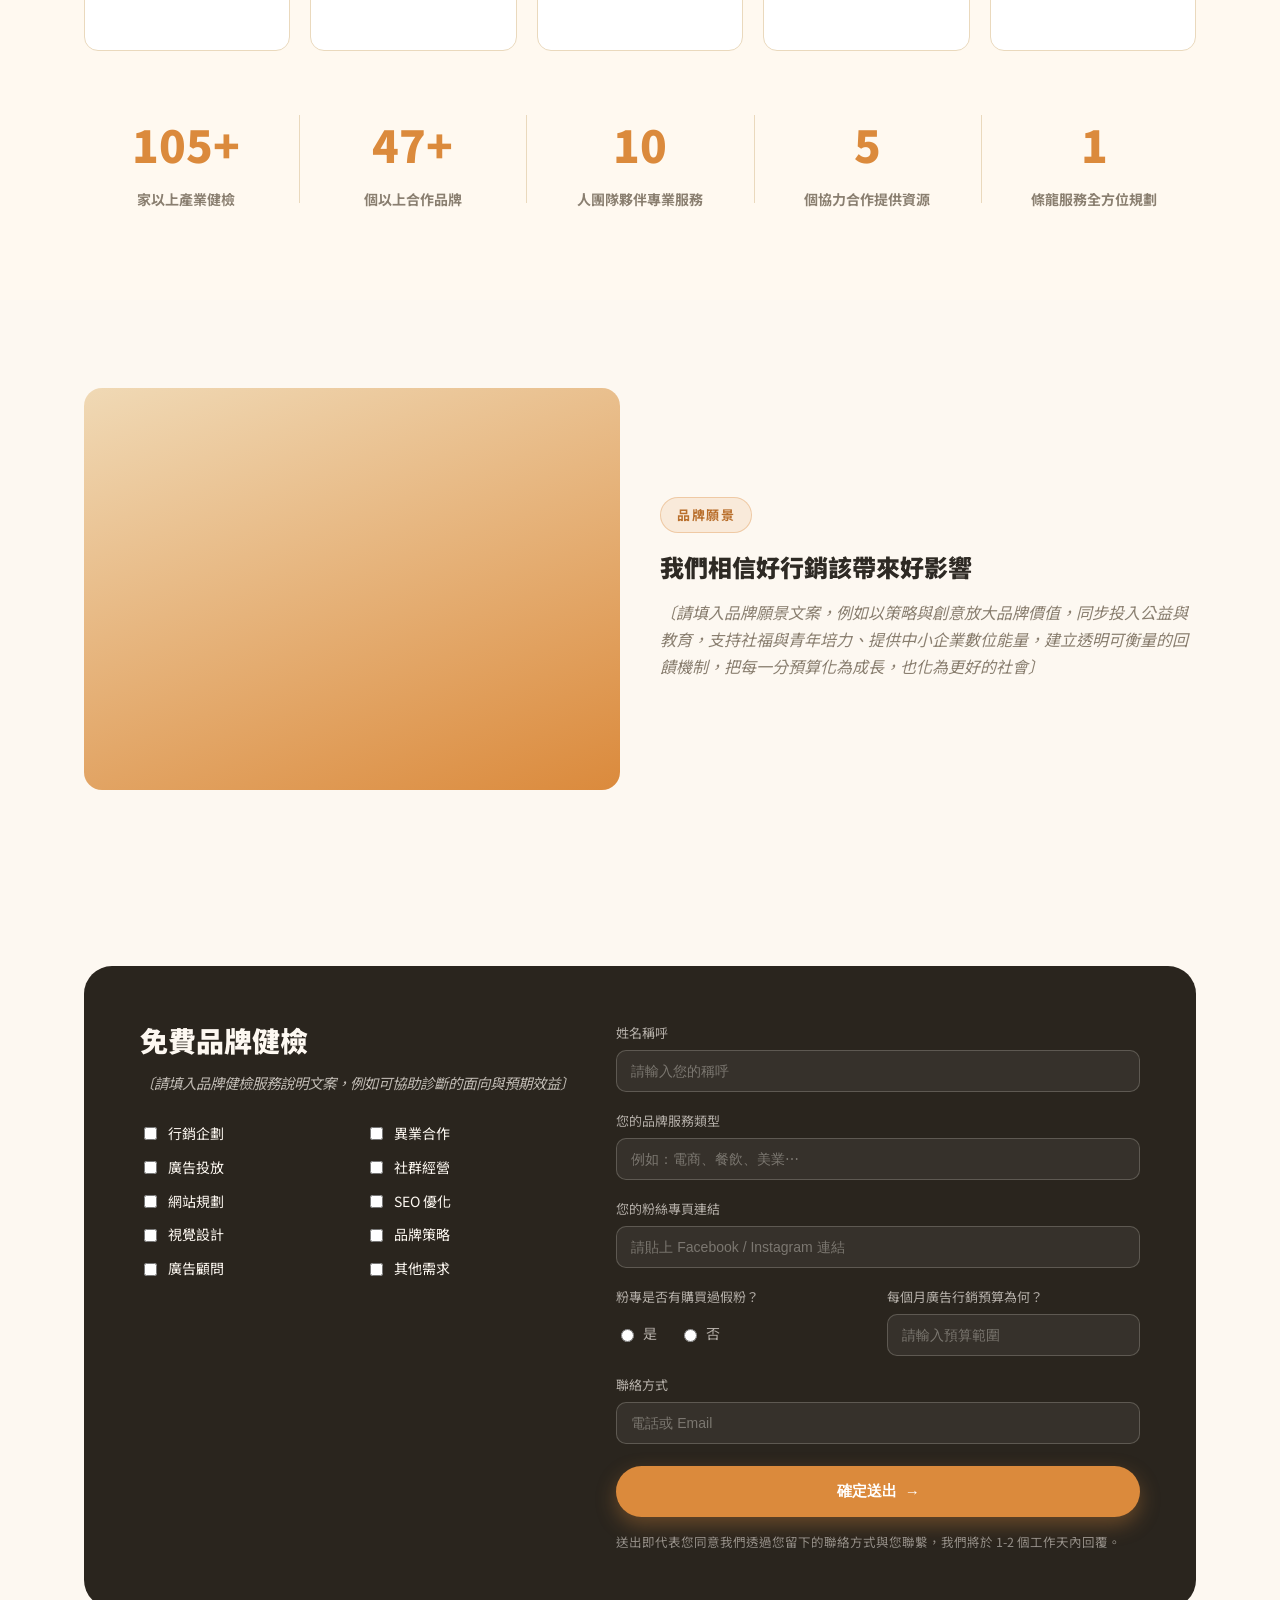
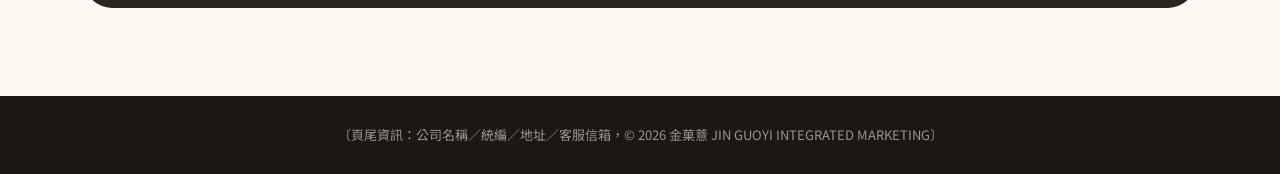
==== commit 18fee37f: "視覺微調：參考米洛科技／春樹科技／源做設計三款網站精緻化細節 - Hero 區塊加入柔和橘色漸層光暈裝飾，標題關鍵字改用橘色強調（.hl） - 主要 CTA 按鈕加上箭頭微互動（hover 時滑動） " ====
--- a/about.html
+++ b/about.html
@@ -39,7 +39,7 @@
   <section class="hero">
     <div class="container">
       <span class="eyebrow">關於金菓薏</span>
-      <h1>讓創意發芽，讓品牌結果</h1>
+      <h1>讓創意發芽，讓<span class="hl">品牌結果</span></h1>
       <p class="hero-sub">全方位廣告行銷整合，階段式系統化品牌轉換規劃</p>
       <a href="#contact" class="btn btn--primary">聯絡我們</a>
     </div>
@@ -170,60 +170,60 @@
 
   <section id="contact" class="section">
     <div class="container">
+      <form class="contact-form">
       <div class="contact-section">
         <div class="contact-left">
           <h2>免費品牌健檢</h2>
           <p class="placeholder-copy">〔請填入品牌健檢服務說明文案，例如可協助診斷的面向與預期效益〕</p>
           <div class="check-grid">
-            <label><input type="checkbox"> 行銷企劃</label>
-            <label><input type="checkbox"> 異業合作</label>
-            <label><input type="checkbox"> 廣告投放</label>
-            <label><input type="checkbox"> 社群經營</label>
-            <label><input type="checkbox"> 網站規劃</label>
-            <label><input type="checkbox"> SEO 優化</label>
-            <label><input type="checkbox"> 視覺設計</label>
-            <label><input type="checkbox"> 品牌策略</label>
-            <label><input type="checkbox"> 廣告顧問</label>
-            <label><input type="checkbox"> 其他需求</label>
+            <label><input type="checkbox" name="interests" value="行銷企劃"> 行銷企劃</label>
+            <label><input type="checkbox" name="interests" value="異業合作"> 異業合作</label>
+            <label><input type="checkbox" name="interests" value="廣告投放"> 廣告投放</label>
+            <label><input type="checkbox" name="interests" value="社群經營"> 社群經營</label>
+            <label><input type="checkbox" name="interests" value="網站規劃"> 網站規劃</label>
+            <label><input type="checkbox" name="interests" value="SEO 優化"> SEO 優化</label>
+            <label><input type="checkbox" name="interests" value="視覺設計"> 視覺設計</label>
+            <label><input type="checkbox" name="interests" value="品牌策略"> 品牌策略</label>
+            <label><input type="checkbox" name="interests" value="廣告顧問"> 廣告顧問</label>
+            <label><input type="checkbox" name="interests" value="其他需求"> 其他需求</label>
           </div>
         </div>
         <div class="contact-right">
-          <form class="contact-form">
             <div class="form-grid">
               <div class="full">
                 <label>姓名稱呼</label>
-                <input type="text" placeholder="請輸入您的稱呼">
+                <input type="text" name="name" placeholder="請輸入您的稱呼">
               </div>
               <div class="full">
                 <label>您的品牌服務類型</label>
-                <input type="text" placeholder="例如：電商、餐飲、美業⋯">
+                <input type="text" name="bizType" placeholder="例如：電商、餐飲、美業⋯">
               </div>
               <div class="full">
                 <label>您的粉絲專頁連結</label>
-                <input type="text" placeholder="請貼上 Facebook / Instagram 連結">
+                <input type="text" name="fbLink" placeholder="請貼上 Facebook / Instagram 連結">
               </div>
               <div>
                 <label>粉專是否有購買過假粉？</label>
                 <div class="radio-row">
-                  <label><input type="radio" name="fakefans"> 是</label>
-                  <label><input type="radio" name="fakefans"> 否</label>
+                  <label><input type="radio" name="fakeFans" value="是"> 是</label>
+                  <label><input type="radio" name="fakeFans" value="否"> 否</label>
                 </div>
               </div>
               <div>
                 <label>每個月廣告行銷預算為何？</label>
-                <input type="text" placeholder="請輸入預算範圍">
+                <input type="text" name="budget" placeholder="請輸入預算範圍">
               </div>
               <div class="full">
                 <label>聯絡方式</label>
-                <input type="text" placeholder="電話或 Email">
+                <input type="text" name="contact" placeholder="電話或 Email">
               </div>
             </div>
             <button type="submit" class="btn btn--primary btn--block" style="margin-top:22px;">確定送出</button>
             <p class="form-note">送出即代表您同意我們透過您留下的聯絡方式與您聯繫，我們將於 1-2 個工作天內回覆。</p>
             <p class="form-success">感謝您的填寫，我們將盡快與您聯繫！</p>
-          </form>
-        </div>
-      </div>
+        </div>
+      </div>
+      </form>
     </div>
   </section>
 
--- a/assets/css/style.css
+++ b/assets/css/style.css
@@ -34,7 +34,24 @@
 .container { max-width: var(--container); margin: 0 auto; padding: 0 24px; }
 .section { padding: 88px 0; }
 .section--tight { padding: 56px 0; }
-.section--dark { background: var(--dark); color: var(--cream); }
+.section--dark {
+  position: relative;
+  overflow: hidden;
+  background: var(--dark);
+  color: var(--cream);
+}
+.section--dark::after {
+  content: "";
+  position: absolute;
+  top: -40%;
+  right: -8%;
+  width: 55%;
+  height: 220%;
+  background: linear-gradient(100deg, transparent 42%, rgba(219, 138, 60, 0.16) 55%, transparent 68%);
+  transform: rotate(8deg);
+  pointer-events: none;
+}
+.section--dark .container { position: relative; z-index: 1; }
 .section--soft { background: var(--cream-card); }
 .placeholder-copy { color: var(--text-muted); font-style: italic; }
 
@@ -71,6 +88,12 @@
 .btn:hover { transform: translateY(-2px); }
 .btn--primary { background: var(--orange); color: var(--white); box-shadow: 0 8px 20px rgba(219,138,60,0.35); }
 .btn--primary:hover { background: var(--orange-dark); }
+.btn--primary::after {
+  content: "→";
+  display: inline-block;
+  transition: transform 0.15s ease;
+}
+.btn--primary:hover::after { transform: translateX(4px); }
 .btn--outline { background: transparent; color: var(--dark); border-color: var(--dark); }
 .btn--outline:hover { background: var(--dark); color: var(--white); }
 .btn--outline-light { background: transparent; color: var(--white); border-color: rgba(255,255,255,0.6); }
@@ -201,13 +224,41 @@
 
 /* ===== Hero ===== */
 .hero {
+  position: relative;
+  overflow: hidden;
   padding: 72px 0 64px;
   text-align: center;
 }
+.hero::before, .hero::after {
+  content: "";
+  position: absolute;
+  border-radius: 50%;
+  filter: blur(60px);
+  pointer-events: none;
+  z-index: 0;
+}
+.hero::before {
+  width: 420px;
+  height: 420px;
+  top: -180px;
+  right: -120px;
+  background: radial-gradient(circle at 30% 30%, var(--orange-light), var(--orange) 70%);
+  opacity: 0.3;
+}
+.hero::after {
+  width: 260px;
+  height: 260px;
+  bottom: -140px;
+  left: -80px;
+  background: radial-gradient(circle at 30% 30%, var(--orange-light), var(--orange) 70%);
+  opacity: 0.18;
+}
+.hero .container { position: relative; z-index: 1; }
 .hero h1 {
   font-size: clamp(32px, 5vw, 52px);
   letter-spacing: -0.01em;
 }
+.hero h1 .hl { color: var(--orange); }
 .hero p.hero-sub {
   margin-top: 18px;
   font-size: 18px;
@@ -243,6 +294,18 @@
   gap: 24px;
   text-align: center;
 }
+.stats__item {
+  position: relative;
+}
+.stats__item:not(:first-child)::before {
+  content: "";
+  position: absolute;
+  left: -12px;
+  top: 8%;
+  width: 1px;
+  height: 84%;
+  background: var(--border);
+}
 .stats__item .num {
   font-size: clamp(30px, 4vw, 44px);
   font-weight: 900;
@@ -255,6 +318,13 @@
   display: grid;
   grid-template-columns: repeat(3, 1fr);
   gap: 28px;
+}
+.feature-card, .role-card, .review-card {
+  transition: transform 0.15s ease, box-shadow 0.15s ease;
+}
+.feature-card:hover, .role-card:hover, .review-card:hover {
+  transform: translateY(-4px);
+  box-shadow: var(--shadow);
 }
 .feature-card {
   background: var(--cream-card);
@@ -422,14 +492,22 @@
   grid-template-columns: repeat(5, 1fr);
   gap: 20px;
 }
-.pain-card { text-align: center; }
-.pain-card .q { font-size: 13px; color: var(--orange-dark); font-weight: 900; margin-bottom: 10px; }
+.pain-card { position: relative; text-align: center; }
+.pain-card .q {
+  font-size: 56px;
+  line-height: 1;
+  color: var(--border);
+  font-weight: 900;
+  margin-bottom: -6px;
+}
 .pain-x {
+  position: relative;
   width: 56px;
   height: 56px;
   margin: 0 auto 14px;
   border-radius: 50%;
   border: 2px solid var(--border);
+  background: var(--cream-card);
   display: flex;
   align-items: center;
   justify-content: center;
@@ -439,6 +517,104 @@
 }
 .pain-card .title { font-weight: 900; margin-bottom: 8px; }
 .pain-card .desc { font-size: 13px; color: var(--text-muted); }
+
+/* ===== Reviews & logo wall ===== */
+.review-head {
+  display: flex;
+  align-items: flex-start;
+  justify-content: space-between;
+  gap: 24px;
+  flex-wrap: wrap;
+  margin-bottom: 48px;
+}
+.review-head .text { max-width: 640px; }
+.review-head h2 { font-size: clamp(24px, 3.2vw, 34px); }
+.review-rating {
+  display: flex;
+  align-items: center;
+  gap: 10px;
+  margin-top: 16px;
+}
+.review-rating .label { font-size: 15px; font-weight: 700; color: var(--text-muted); }
+.review-rating .score {
+  font-size: 18px;
+  font-weight: 900;
+  color: var(--dark);
+  background: var(--cream-card);
+  border: 1px solid var(--border);
+  padding: 4px 14px;
+  border-radius: 999px;
+}
+.review-rating .stars { color: var(--orange); font-size: 18px; letter-spacing: 3px; }
+.review-badge {
+  flex-shrink: 0;
+  width: 92px;
+  height: 92px;
+  border-radius: 50%;
+  background: linear-gradient(160deg, #dfe3ea, #aeb4c2);
+  color: var(--white);
+  display: flex;
+  align-items: center;
+  justify-content: center;
+  text-align: center;
+  font-size: 12px;
+  font-weight: 900;
+  line-height: 1.3;
+  border: 3px solid var(--white);
+  box-shadow: var(--shadow);
+}
+
+.review-grid {
+  display: grid;
+  grid-template-columns: repeat(3, 1fr);
+  gap: 28px;
+  margin-bottom: 28px;
+}
+.review-card {
+  background: var(--white);
+  border: 1px solid var(--border);
+  border-radius: var(--radius);
+  padding: 28px 26px;
+}
+.review-logo {
+  height: 44px;
+  width: fit-content;
+  display: flex;
+  align-items: center;
+  margin-bottom: 18px;
+  padding: 0 16px;
+  font-weight: 900;
+  font-size: 13px;
+  color: var(--text-muted);
+  background: var(--cream-card);
+  border: 1px dashed var(--border);
+  border-radius: 10px;
+}
+.review-card h3 { font-size: 16px; margin-bottom: 10px; }
+.review-card p { font-size: 13.5px; }
+
+.review-dots { display: flex; justify-content: center; gap: 8px; }
+.review-dots .dot { width: 8px; height: 8px; border-radius: 50%; background: var(--border); }
+.review-dots .dot.is-active { width: 22px; border-radius: 999px; background: var(--orange); }
+
+.logo-wall {
+  display: grid;
+  grid-template-columns: repeat(6, 1fr);
+  gap: 16px;
+  margin-top: 44px;
+}
+.logo-wall__item {
+  aspect-ratio: 2 / 1;
+  background: var(--cream-card);
+  border: 1px dashed var(--border);
+  border-radius: 12px;
+  display: flex;
+  align-items: center;
+  justify-content: center;
+  color: var(--text-muted);
+  font-weight: 700;
+  font-size: 12px;
+}
 
 /* ===== Case / article cards ===== */
 .filter-tags {
@@ -622,14 +798,17 @@
   }
   .site-header.is-open .header-social { display: flex; padding: 0 24px 20px; }
   .hero--split, .about-story, .grid-2 { grid-template-columns: 1fr; }
-  .stats, .feature-grid, .role-grid, .package-grid, .partner-grid, .pain-grid, .case-grid, .case-grid-3, .card-grid-2 { grid-template-columns: repeat(2, 1fr); }
+  .stats, .feature-grid, .role-grid, .package-grid, .partner-grid, .pain-grid, .case-grid, .case-grid-3, .card-grid-2, .review-grid { grid-template-columns: repeat(2, 1fr); }
+  .logo-wall { grid-template-columns: repeat(4, 1fr); }
   .blog-layout, .article-detail { grid-template-columns: 1fr; }
   .blog-sidebar, .article-toc { position: static; }
   .contact-section { grid-template-columns: 1fr; padding: 36px 24px; border-radius: 20px; }
   .check-grid, .form-grid { grid-template-columns: 1fr; }
 }
 @media (max-width: 640px) {
-  .stats, .feature-grid, .role-grid, .package-grid, .partner-grid, .pain-grid, .case-grid, .case-grid-3, .card-grid-2 { grid-template-columns: 1fr; }
+  .stats, .feature-grid, .role-grid, .package-grid, .partner-grid, .pain-grid, .case-grid, .case-grid-3, .card-grid-2, .review-grid { grid-template-columns: 1fr; }
+  .logo-wall { grid-template-columns: repeat(3, 1fr); }
+  .review-head { flex-direction: column-reverse; }
   .section { padding: 56px 0; }
   .consult-tab { font-size: 12px; padding: 16px 8px; }
   .compare-table { font-size: 12.5px; }
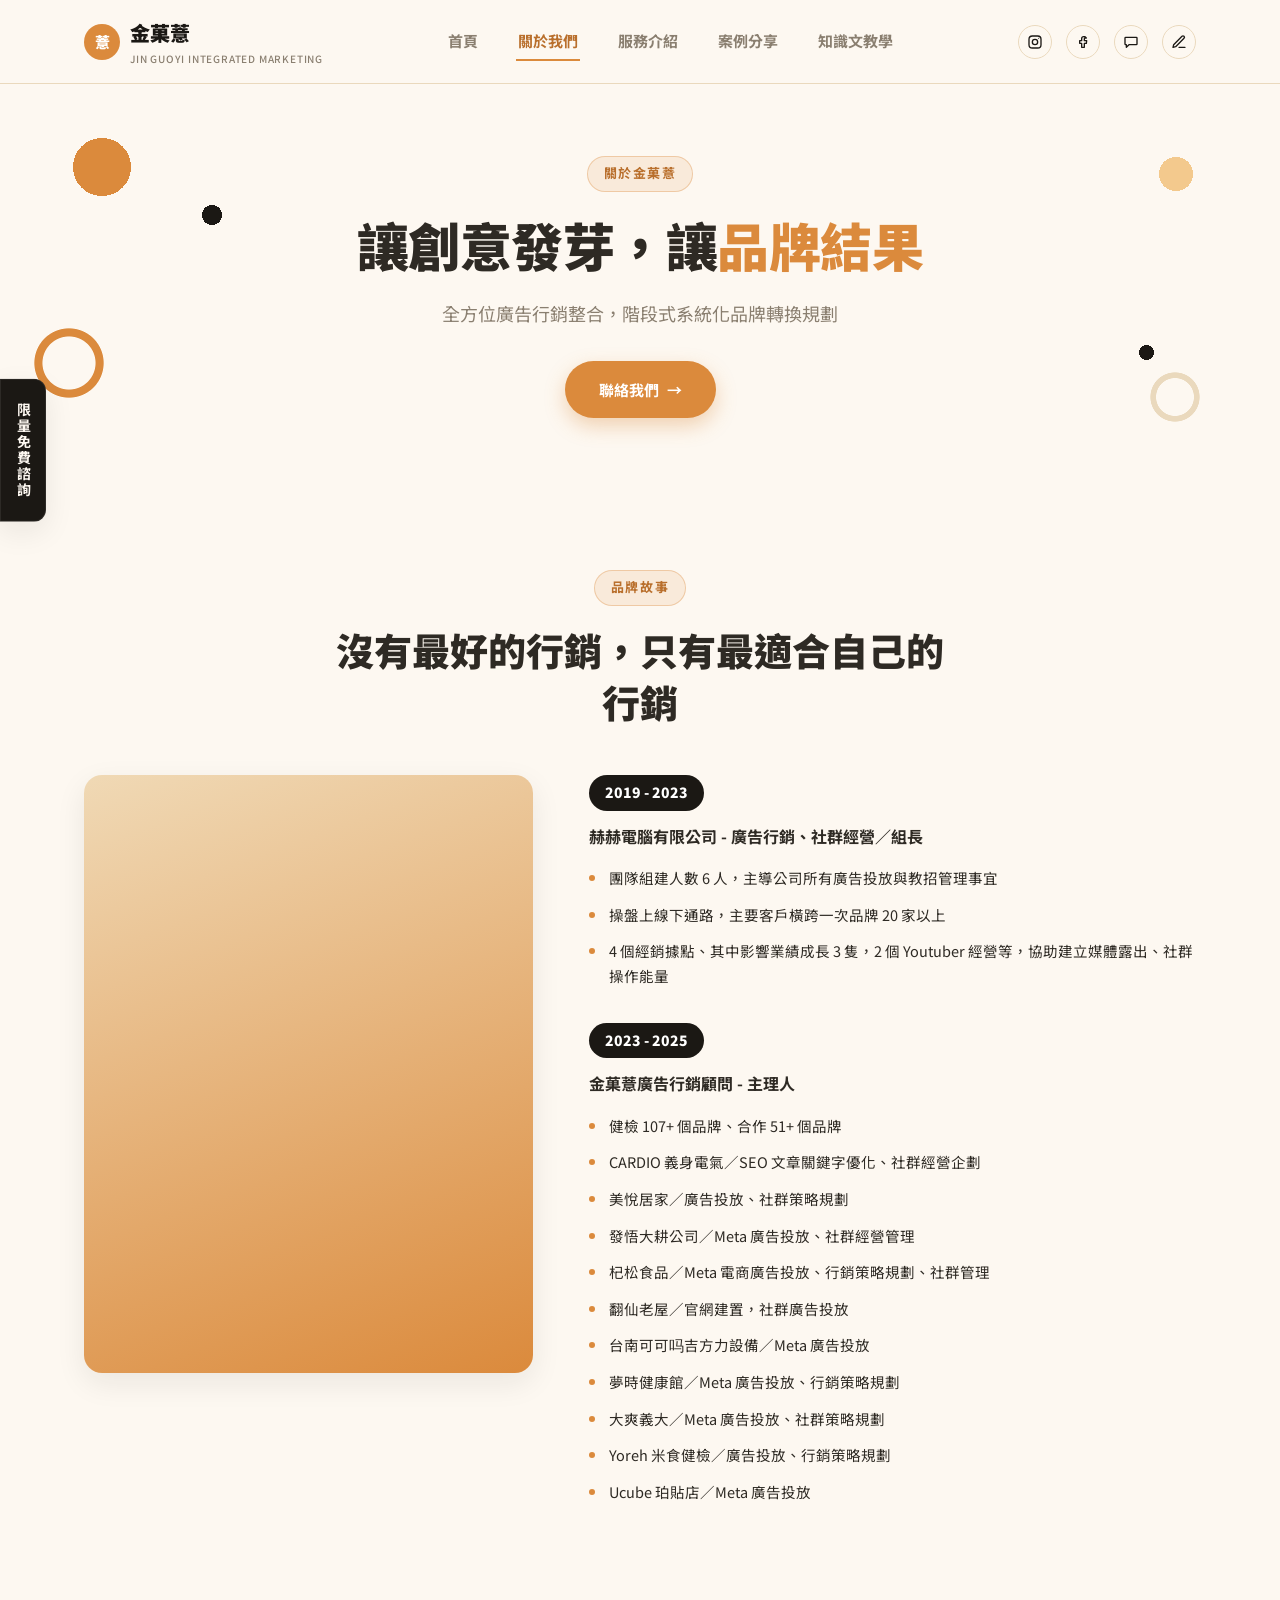
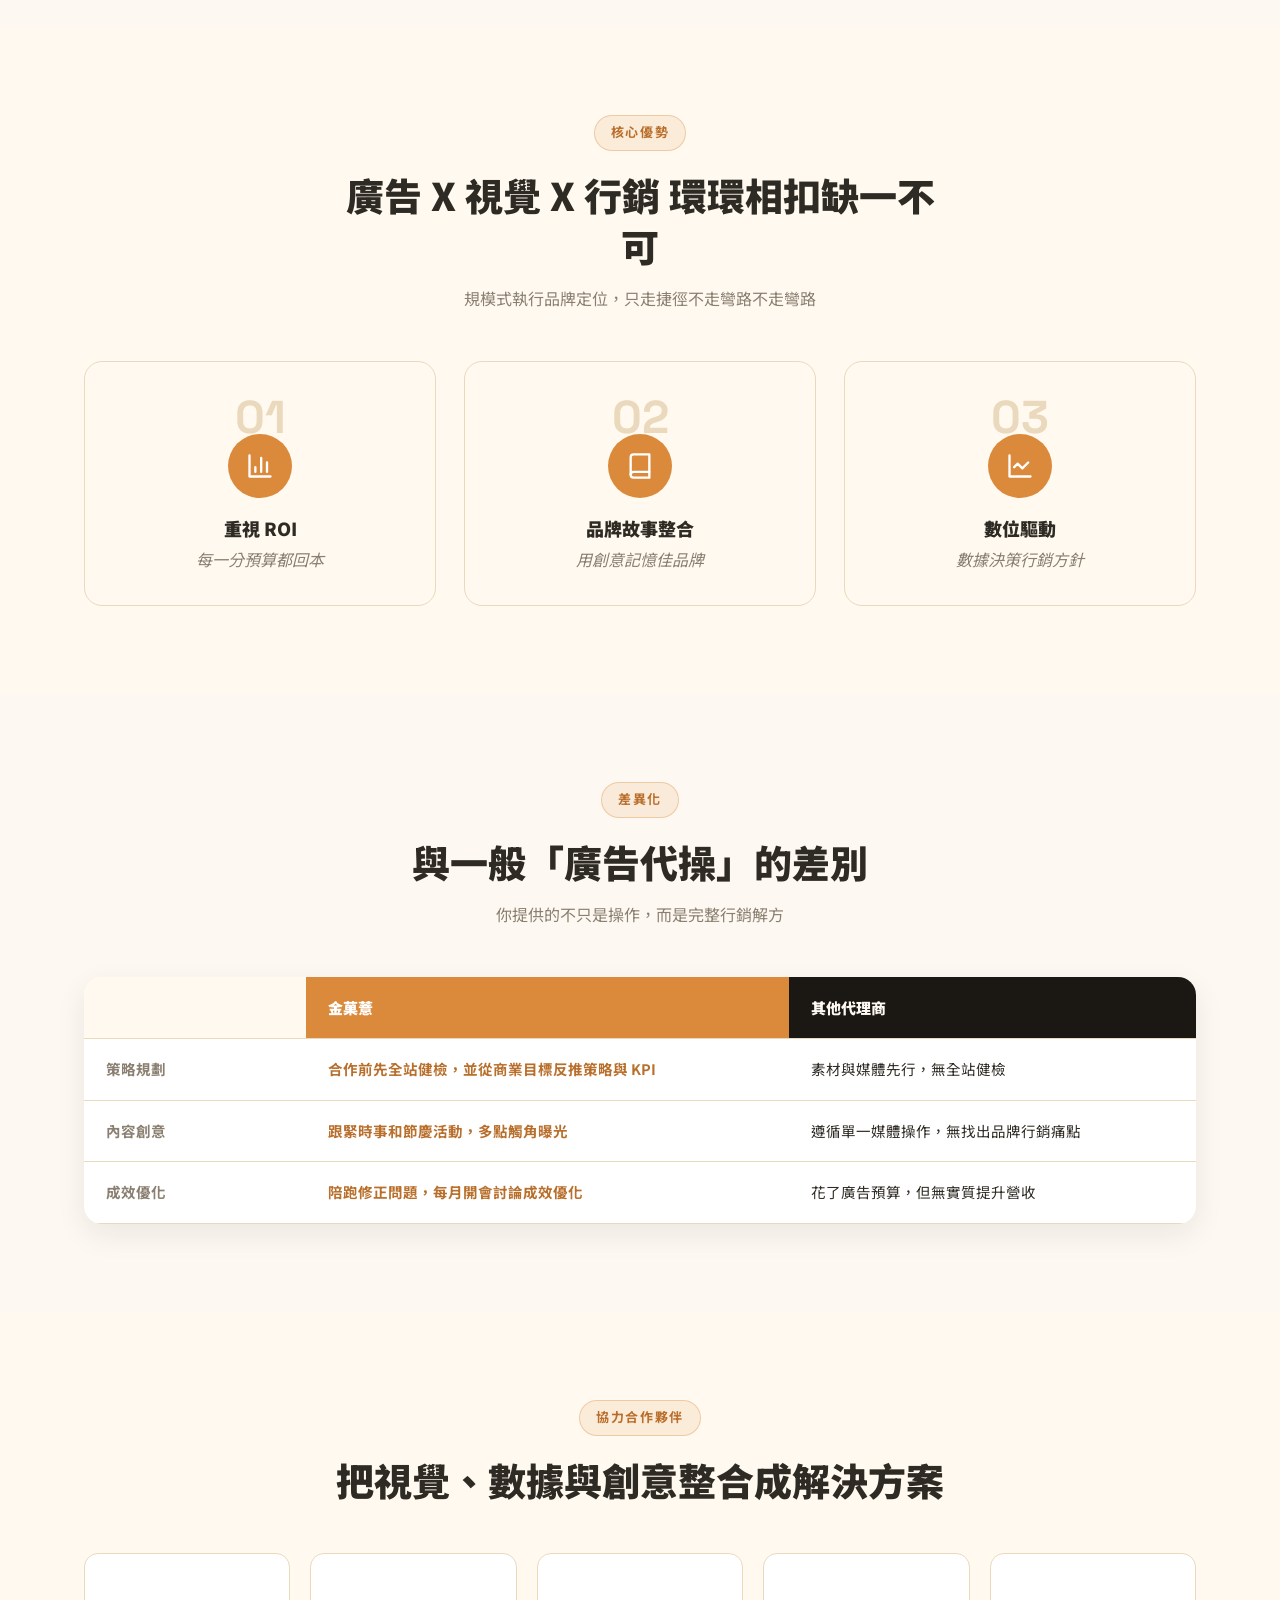
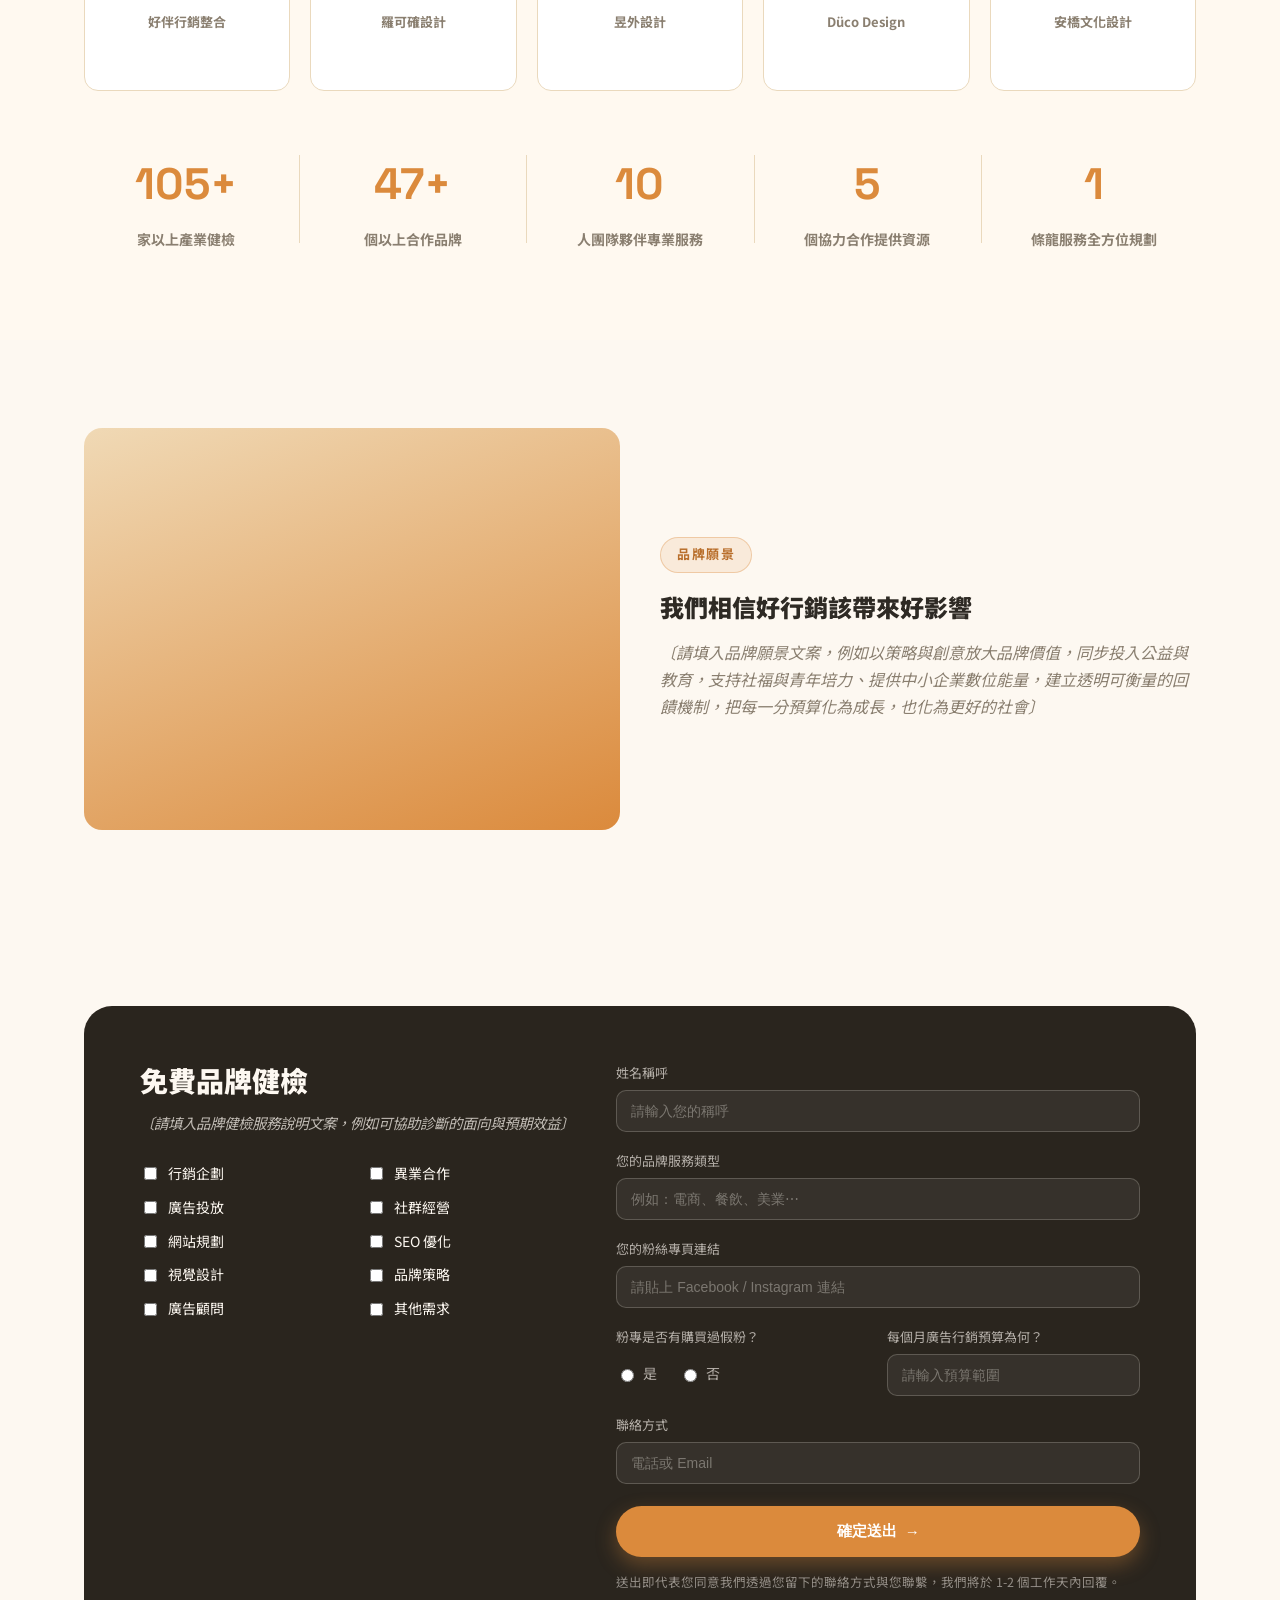
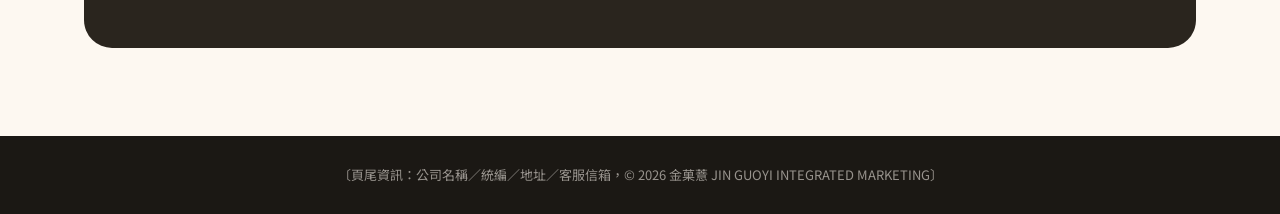
==== commit 5dfb0b48: "套用「拼貼活力版」視覺方向（客戶選定），但自行調整避免與參考網站雷同 不直接沿用米洛科技的彩色方塊拼貼，改用跟品牌圓形 logo 呼應的 「橘色圓點拼貼」作為 hero 與深色區塊的裝飾語言，純橘/黑" ====
--- a/about.html
+++ b/about.html
@@ -6,7 +6,7 @@
 <title>關於金菓薏｜JIN GUOYI INTEGRATED MARKETING</title>
 <meta name="description" content="〔請填入關於我們 SEO 描述文案〕">
 <link rel="preconnect" href="https://fonts.googleapis.com">
-<link href="https://fonts.googleapis.com/css2?family=Noto+Sans+TC:wght@400;500;700;900&display=swap" rel="stylesheet">
+<link href="https://fonts.googleapis.com/css2?family=Noto+Sans+TC:wght@400;500;700;900&family=Space+Grotesk:wght@500;700&display=swap" rel="stylesheet">
 <link rel="stylesheet" href="assets/css/style.css">
 </head>
 <body>
@@ -94,16 +94,19 @@
       </div>
       <div class="feature-grid">
         <div class="feature-card">
+          <div class="n">01</div>
           <div class="icon-circle"><svg viewBox="0 0 24 24" fill="none" stroke="currentColor" stroke-width="2" stroke-linecap="round" stroke-linejoin="round"><path d="M3 3v18h18"/><path d="M18 17V9M13 17V5M8 17v-4"/></svg></div>
           <h3>重視 ROI</h3>
           <p class="placeholder-copy">每一分預算都回本</p>
         </div>
         <div class="feature-card">
+          <div class="n">02</div>
           <div class="icon-circle"><svg viewBox="0 0 24 24" fill="none" stroke="currentColor" stroke-width="2" stroke-linecap="round" stroke-linejoin="round"><path d="M4 19.5A2.5 2.5 0 0 1 6.5 17H20"/><path d="M6.5 2H20v20H6.5A2.5 2.5 0 0 1 4 19.5v-15A2.5 2.5 0 0 1 6.5 2z"/></svg></div>
           <h3>品牌故事整合</h3>
           <p class="placeholder-copy">用創意記憶佳品牌</p>
         </div>
         <div class="feature-card">
+          <div class="n">03</div>
           <div class="icon-circle"><svg viewBox="0 0 24 24" fill="none" stroke="currentColor" stroke-width="2" stroke-linecap="round" stroke-linejoin="round"><path d="M3 3v18h18"/><path d="m19 9-5 5-4-4-3 3"/></svg></div>
           <h3>數位驅動</h3>
           <p class="placeholder-copy">數據決策行銷方針</p>
--- a/assets/css/style.css
+++ b/assets/css/style.css
@@ -14,6 +14,7 @@
   --shadow: 0 10px 30px rgba(27, 24, 20, 0.08);
   --radius: 18px;
   --container: 1160px;
+  --font-display: "Space Grotesk", "Noto Sans TC", sans-serif;
 }
 
 * { box-sizing: border-box; }
@@ -37,19 +38,17 @@
 .section--dark {
   position: relative;
   overflow: hidden;
-  background: var(--dark);
+  background-color: var(--dark);
   color: var(--cream);
-}
-.section--dark::after {
-  content: "";
-  position: absolute;
-  top: -40%;
-  right: -8%;
-  width: 55%;
-  height: 220%;
-  background: linear-gradient(100deg, transparent 42%, rgba(219, 138, 60, 0.16) 55%, transparent 68%);
-  transform: rotate(8deg);
-  pointer-events: none;
+  background-repeat: no-repeat;
+  background-image:
+    radial-gradient(circle closest-side, var(--orange) 100%, transparent 100%),
+    radial-gradient(circle closest-side, transparent 58%, var(--orange) 60%, var(--orange) 76%, transparent 78%),
+    radial-gradient(circle closest-side, rgba(253, 248, 241, 0.5) 100%, transparent 100%),
+    radial-gradient(circle closest-side, var(--orange) 100%, transparent 100%),
+    radial-gradient(circle closest-side, transparent 58%, rgba(253, 248, 241, 0.4) 60%, rgba(253, 248, 241, 0.4) 76%, transparent 78%);
+  background-size: 26px 26px, 70px 70px, 12px 12px, 40px 40px, 56px 56px;
+  background-position: 8% 20%, 4% 72%, 92% 24%, 91% 70%, 95% 40%;
 }
 .section--dark .container { position: relative; z-index: 1; }
 .section--soft { background: var(--cream-card); }
@@ -57,6 +56,7 @@
 
 .eyebrow {
   display: inline-block;
+  font-family: var(--font-display);
   font-size: 13px;
   font-weight: 700;
   letter-spacing: 0.12em;
@@ -71,6 +71,13 @@
 .section-head h2 { font-size: clamp(26px, 3.4vw, 38px); }
 .section-head p { margin-top: 14px; color: var(--text-muted); font-size: 16px; }
 
+.wordmark-lg {
+  font-family: var(--font-display);
+  font-size: clamp(34px, 6vw, 56px);
+  font-weight: 700;
+  letter-spacing: 0.05em;
+}
+
 /* ===== Buttons ===== */
 .btn {
   display: inline-flex;
@@ -96,6 +103,8 @@
 .btn--primary:hover::after { transform: translateX(4px); }
 .btn--outline { background: transparent; color: var(--dark); border-color: var(--dark); }
 .btn--outline:hover { background: var(--dark); color: var(--white); }
+.btn--dark { background: var(--dark); color: var(--cream); }
+.btn--dark:hover { background: var(--dark-soft); }
 .btn--outline-light { background: transparent; color: var(--white); border-color: rgba(255,255,255,0.6); }
 .btn--outline-light:hover { background: var(--white); color: var(--dark); }
 .btn--sm { padding: 10px 22px; font-size: 14px; }
@@ -228,30 +237,17 @@
   overflow: hidden;
   padding: 72px 0 64px;
   text-align: center;
-}
-.hero::before, .hero::after {
-  content: "";
-  position: absolute;
-  border-radius: 50%;
-  filter: blur(60px);
-  pointer-events: none;
-  z-index: 0;
-}
-.hero::before {
-  width: 420px;
-  height: 420px;
-  top: -180px;
-  right: -120px;
-  background: radial-gradient(circle at 30% 30%, var(--orange-light), var(--orange) 70%);
-  opacity: 0.3;
-}
-.hero::after {
-  width: 260px;
-  height: 260px;
-  bottom: -140px;
-  left: -80px;
-  background: radial-gradient(circle at 30% 30%, var(--orange-light), var(--orange) 70%);
-  opacity: 0.18;
+  background-color: var(--cream);
+  background-repeat: no-repeat;
+  background-image:
+    radial-gradient(circle closest-side, var(--orange) 100%, transparent 100%),
+    radial-gradient(circle closest-side, var(--dark) 100%, transparent 100%),
+    radial-gradient(circle closest-side, transparent 58%, var(--orange) 60%, var(--orange) 76%, transparent 78%),
+    radial-gradient(circle closest-side, var(--orange-light) 100%, transparent 100%),
+    radial-gradient(circle closest-side, var(--dark) 100%, transparent 100%),
+    radial-gradient(circle closest-side, transparent 58%, var(--border) 60%, var(--border) 76%, transparent 78%);
+  background-size: 58px 58px, 20px 20px, 90px 90px, 34px 34px, 15px 15px, 64px 64px;
+  background-position: 6% 16%, 16% 32%, 2% 76%, 93% 20%, 90% 68%, 94% 84%;
 }
 .hero .container { position: relative; z-index: 1; }
 .hero h1 {
@@ -265,6 +261,8 @@
   color: var(--text-muted);
 }
 .hero .btn { margin-top: 32px; }
+.hero .cta-row { display: flex; gap: 14px; justify-content: center; flex-wrap: wrap; margin-top: 32px; }
+.hero .cta-row .btn { margin-top: 0; }
 .hero-tags {
   margin-top: 28px;
   font-size: 13px;
@@ -307,8 +305,9 @@
   background: var(--border);
 }
 .stats__item .num {
+  font-family: var(--font-display);
   font-size: clamp(30px, 4vw, 44px);
-  font-weight: 900;
+  font-weight: 700;
   color: var(--orange);
 }
 .stats__item .label { margin-top: 6px; font-size: 14px; color: var(--text-muted); font-weight: 700; }
@@ -327,11 +326,20 @@
   box-shadow: var(--shadow);
 }
 .feature-card {
+  position: relative;
   background: var(--cream-card);
   border: 1px solid var(--border);
   border-radius: var(--radius);
   padding: 32px 26px;
   text-align: center;
+}
+.feature-card .n {
+  font-family: var(--font-display);
+  font-size: 46px;
+  font-weight: 700;
+  color: var(--border);
+  line-height: 1;
+  margin-bottom: -6px;
 }
 .icon-circle {
   width: 64px;
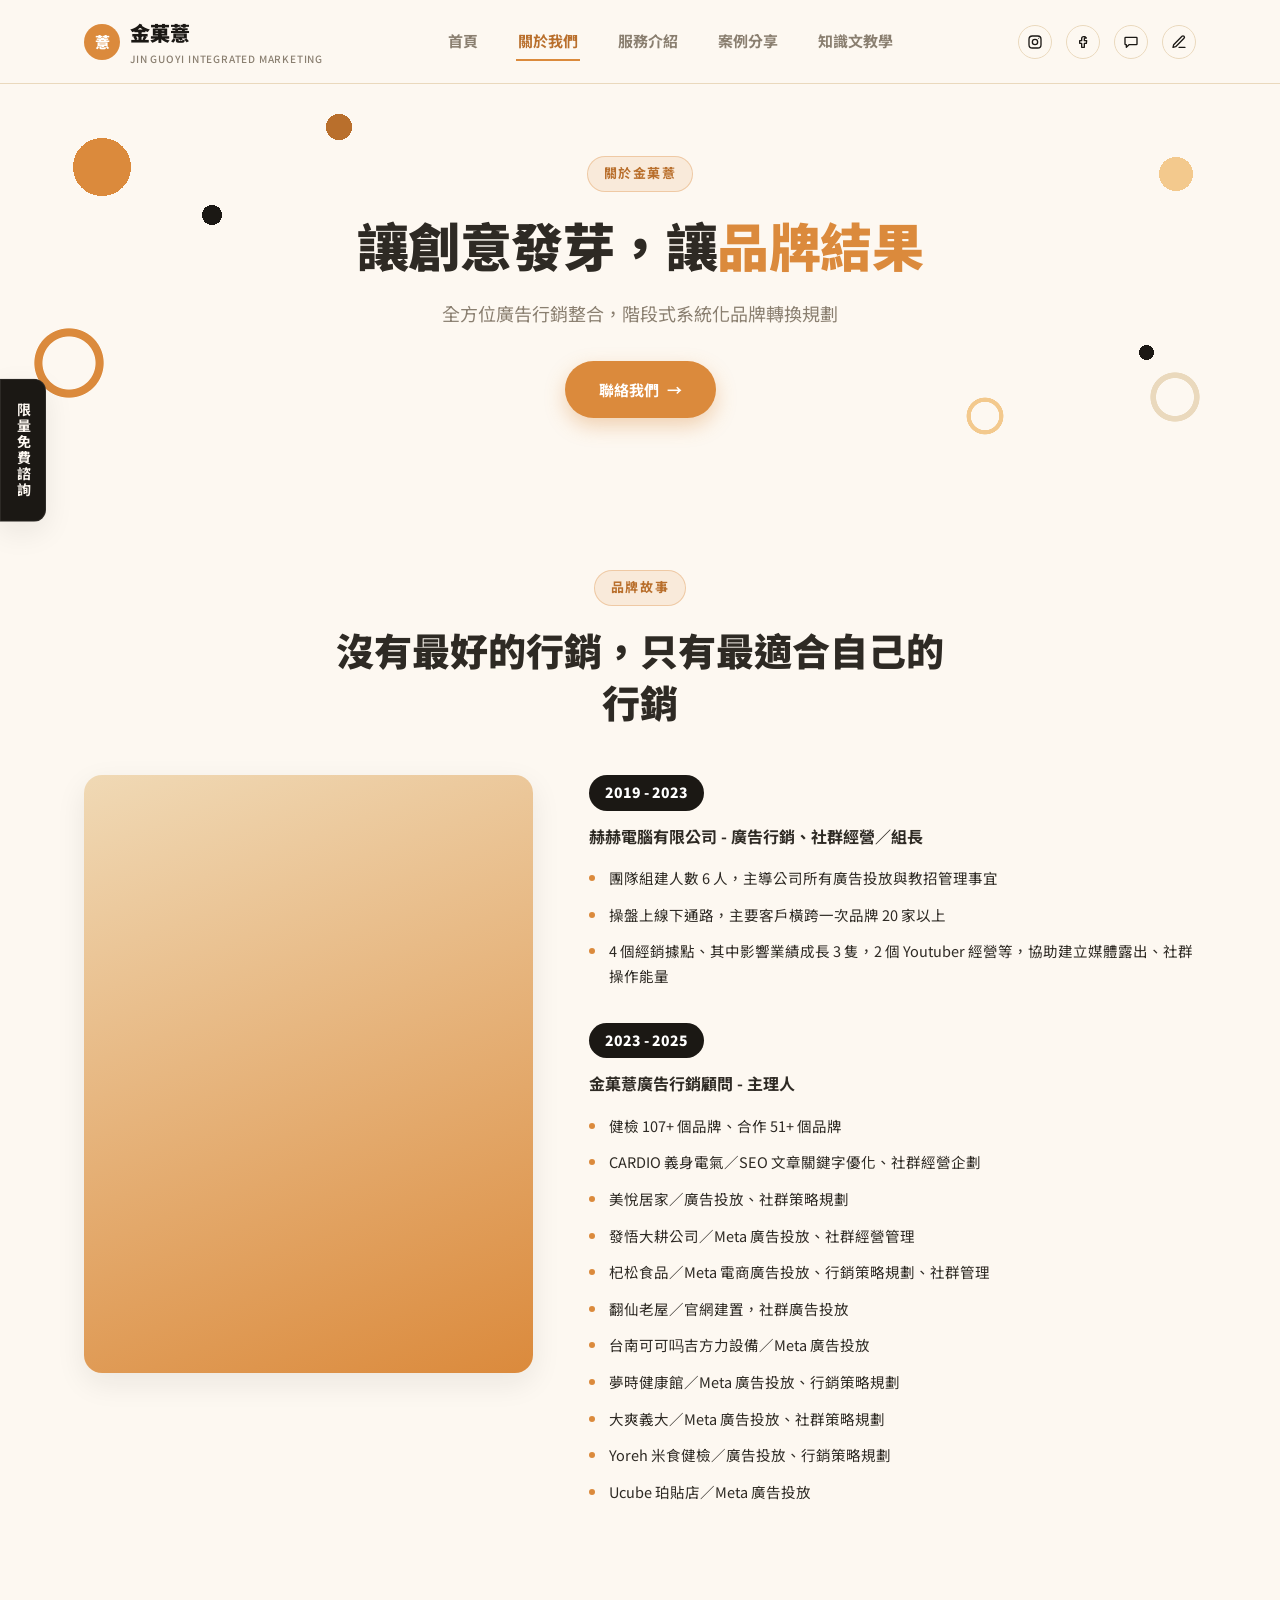
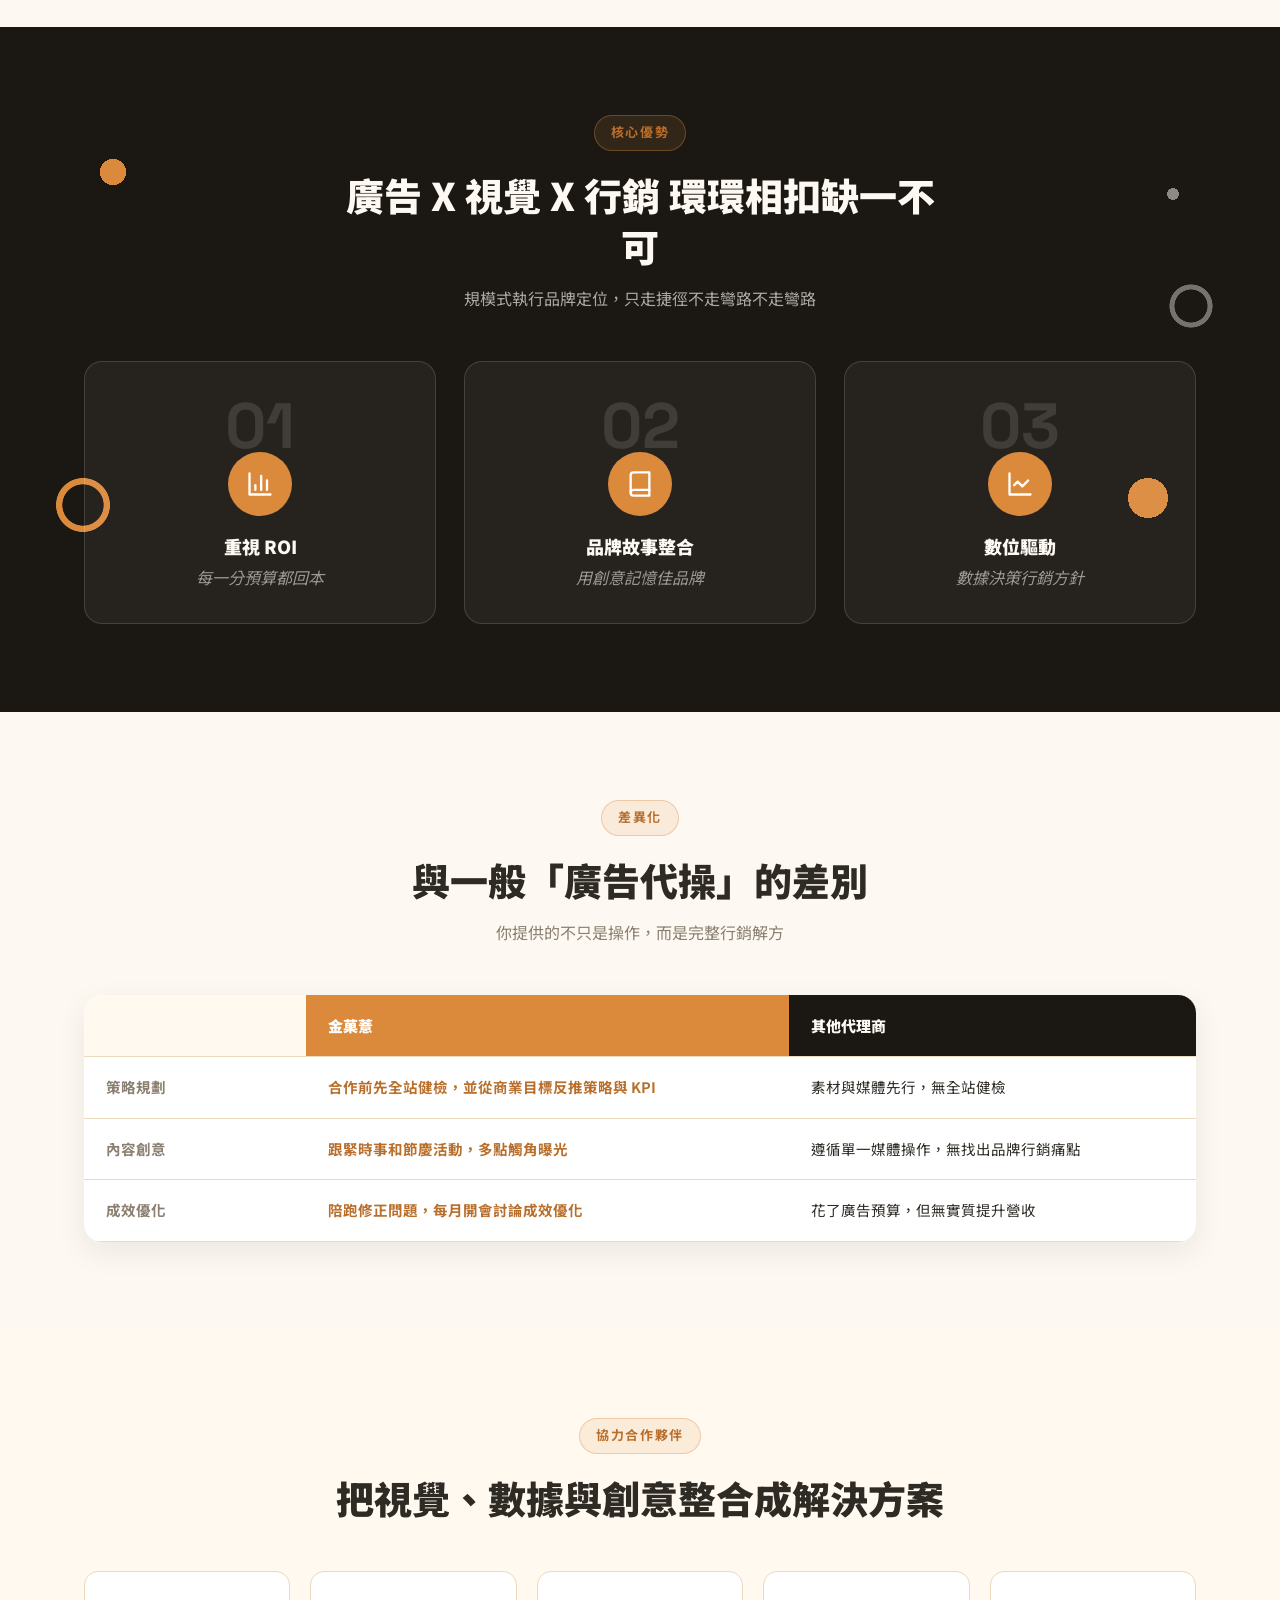
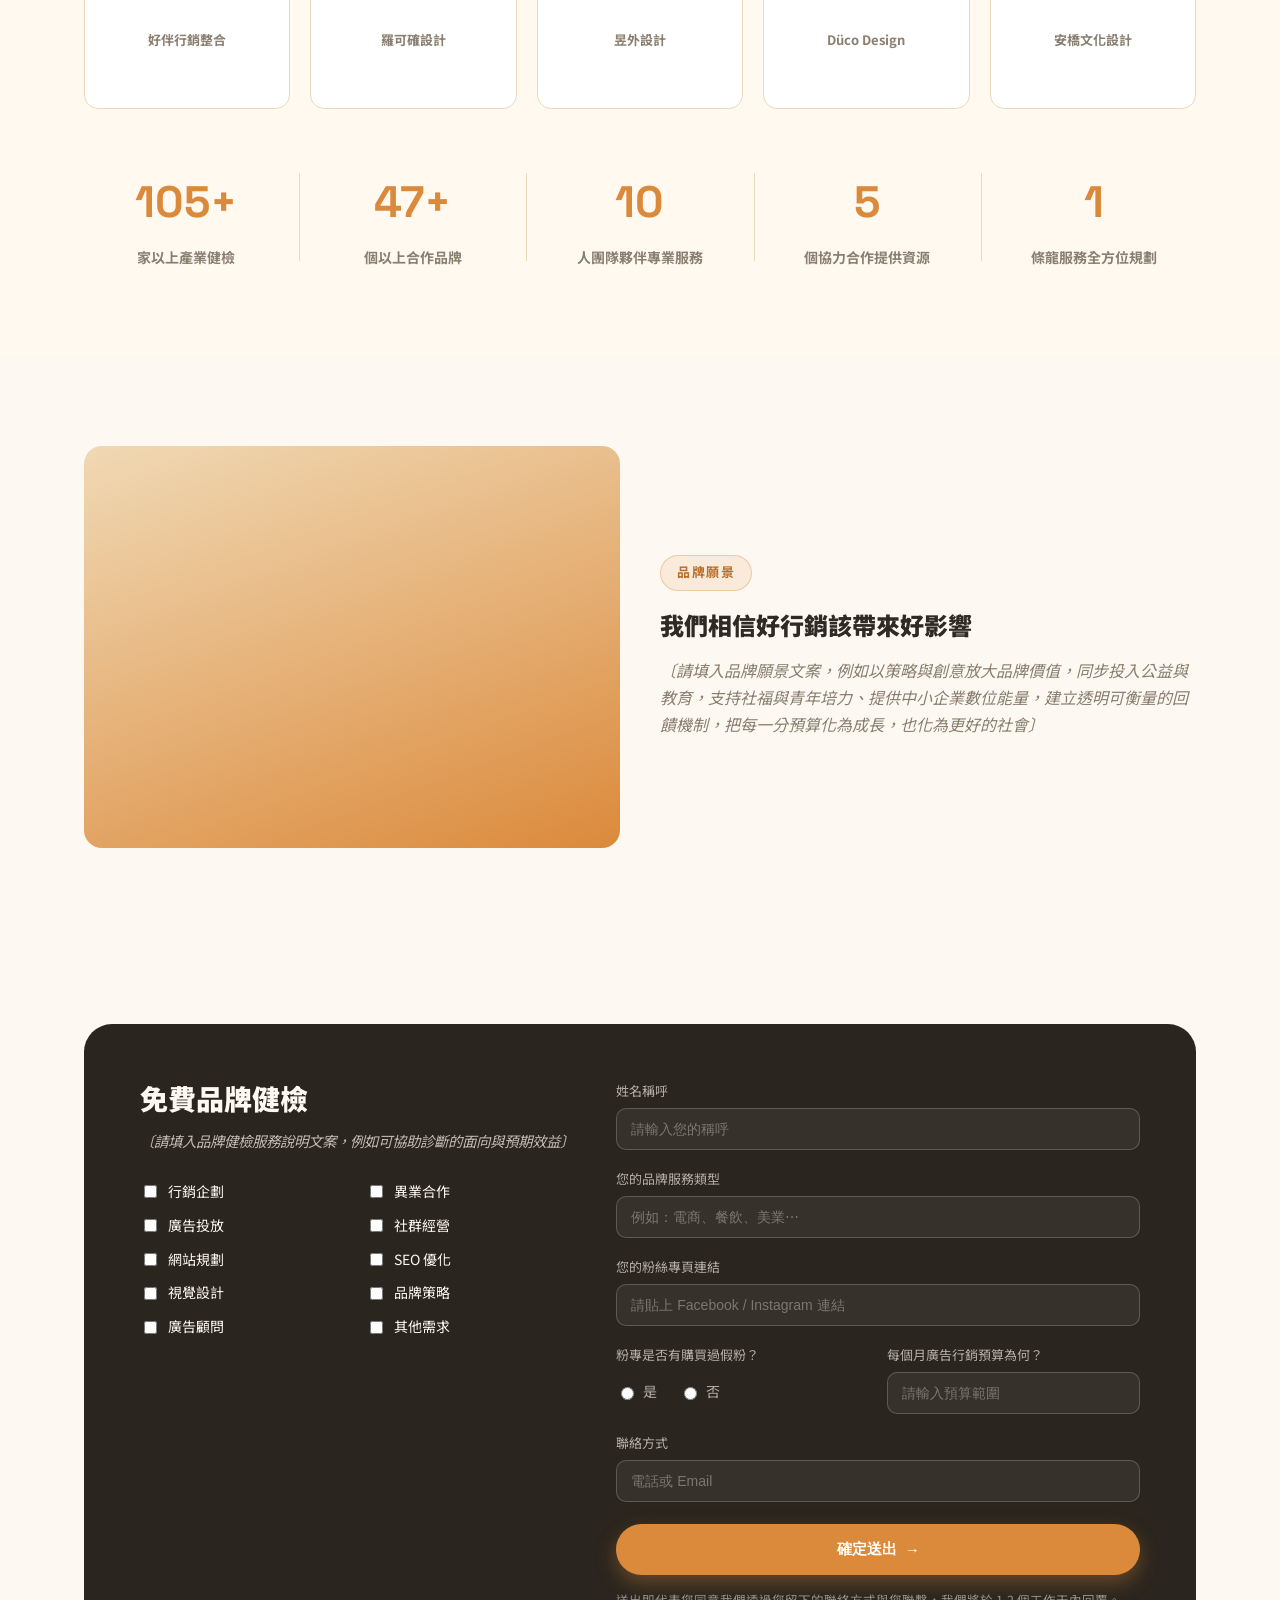
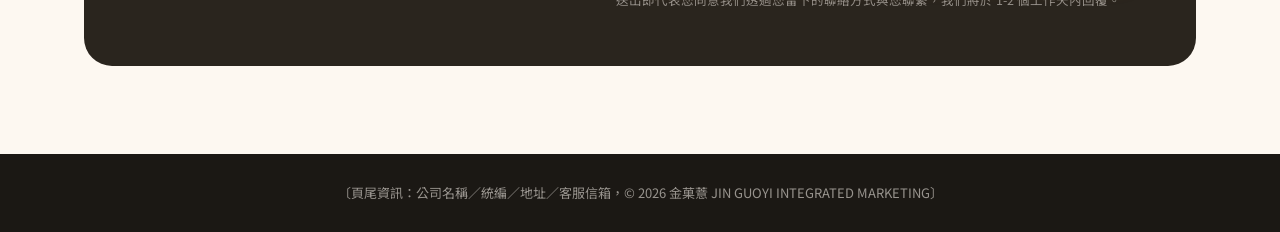
==== commit 232b1454: "加大「拼貼活力版」視覺力度，更貼近客戶選定的第一版提案 - 首頁 hero 直接置入大字 JINGUOYI 巨幅標題（取代原本藏在下方深色   區塊裡的小版本），標題下方接著原本的 h1 副標與雙 C" ====
--- a/about.html
+++ b/about.html
@@ -85,7 +85,7 @@
     </div>
   </section>
 
-  <section class="section section--soft">
+  <section class="section section--dark">
     <div class="container">
       <div class="section-head">
         <span class="eyebrow">核心優勢</span>
--- a/assets/css/style.css
+++ b/assets/css/style.css
@@ -73,9 +73,11 @@
 
 .wordmark-lg {
   font-family: var(--font-display);
-  font-size: clamp(34px, 6vw, 56px);
-  font-weight: 700;
-  letter-spacing: 0.05em;
+  font-size: clamp(42px, 9vw, 96px);
+  font-weight: 700;
+  letter-spacing: 0.04em;
+  margin: 14px 0 6px;
+  line-height: 1;
 }
 
 /* ===== Buttons ===== */
@@ -245,9 +247,11 @@
     radial-gradient(circle closest-side, transparent 58%, var(--orange) 60%, var(--orange) 76%, transparent 78%),
     radial-gradient(circle closest-side, var(--orange-light) 100%, transparent 100%),
     radial-gradient(circle closest-side, var(--dark) 100%, transparent 100%),
-    radial-gradient(circle closest-side, transparent 58%, var(--border) 60%, var(--border) 76%, transparent 78%);
-  background-size: 58px 58px, 20px 20px, 90px 90px, 34px 34px, 15px 15px, 64px 64px;
-  background-position: 6% 16%, 16% 32%, 2% 76%, 93% 20%, 90% 68%, 94% 84%;
+    radial-gradient(circle closest-side, transparent 58%, var(--border) 60%, var(--border) 76%, transparent 78%),
+    radial-gradient(circle closest-side, var(--orange-dark) 100%, transparent 100%),
+    radial-gradient(circle closest-side, transparent 58%, var(--orange-light) 60%, var(--orange-light) 76%, transparent 78%);
+  background-size: 58px 58px, 20px 20px, 90px 90px, 34px 34px, 15px 15px, 64px 64px, 26px 26px, 48px 48px;
+  background-position: 6% 16%, 16% 32%, 2% 76%, 93% 20%, 90% 68%, 94% 84%, 26% 8%, 78% 88%;
 }
 .hero .container { position: relative; z-index: 1; }
 .hero h1 {
@@ -341,6 +345,14 @@
   line-height: 1;
   margin-bottom: -6px;
 }
+.section--dark .section-head p { color: rgba(253, 248, 241, 0.65); }
+.section--dark .feature-card {
+  background: rgba(253, 248, 241, 0.05);
+  border-color: rgba(253, 248, 241, 0.14);
+}
+.section--dark .feature-card .n { color: rgba(253, 248, 241, 0.12); font-size: 64px; }
+.section--dark .feature-card h3 { color: var(--cream); }
+.section--dark .feature-card p { color: rgba(253, 248, 241, 0.55); }
 .icon-circle {
   width: 64px;
   height: 64px;
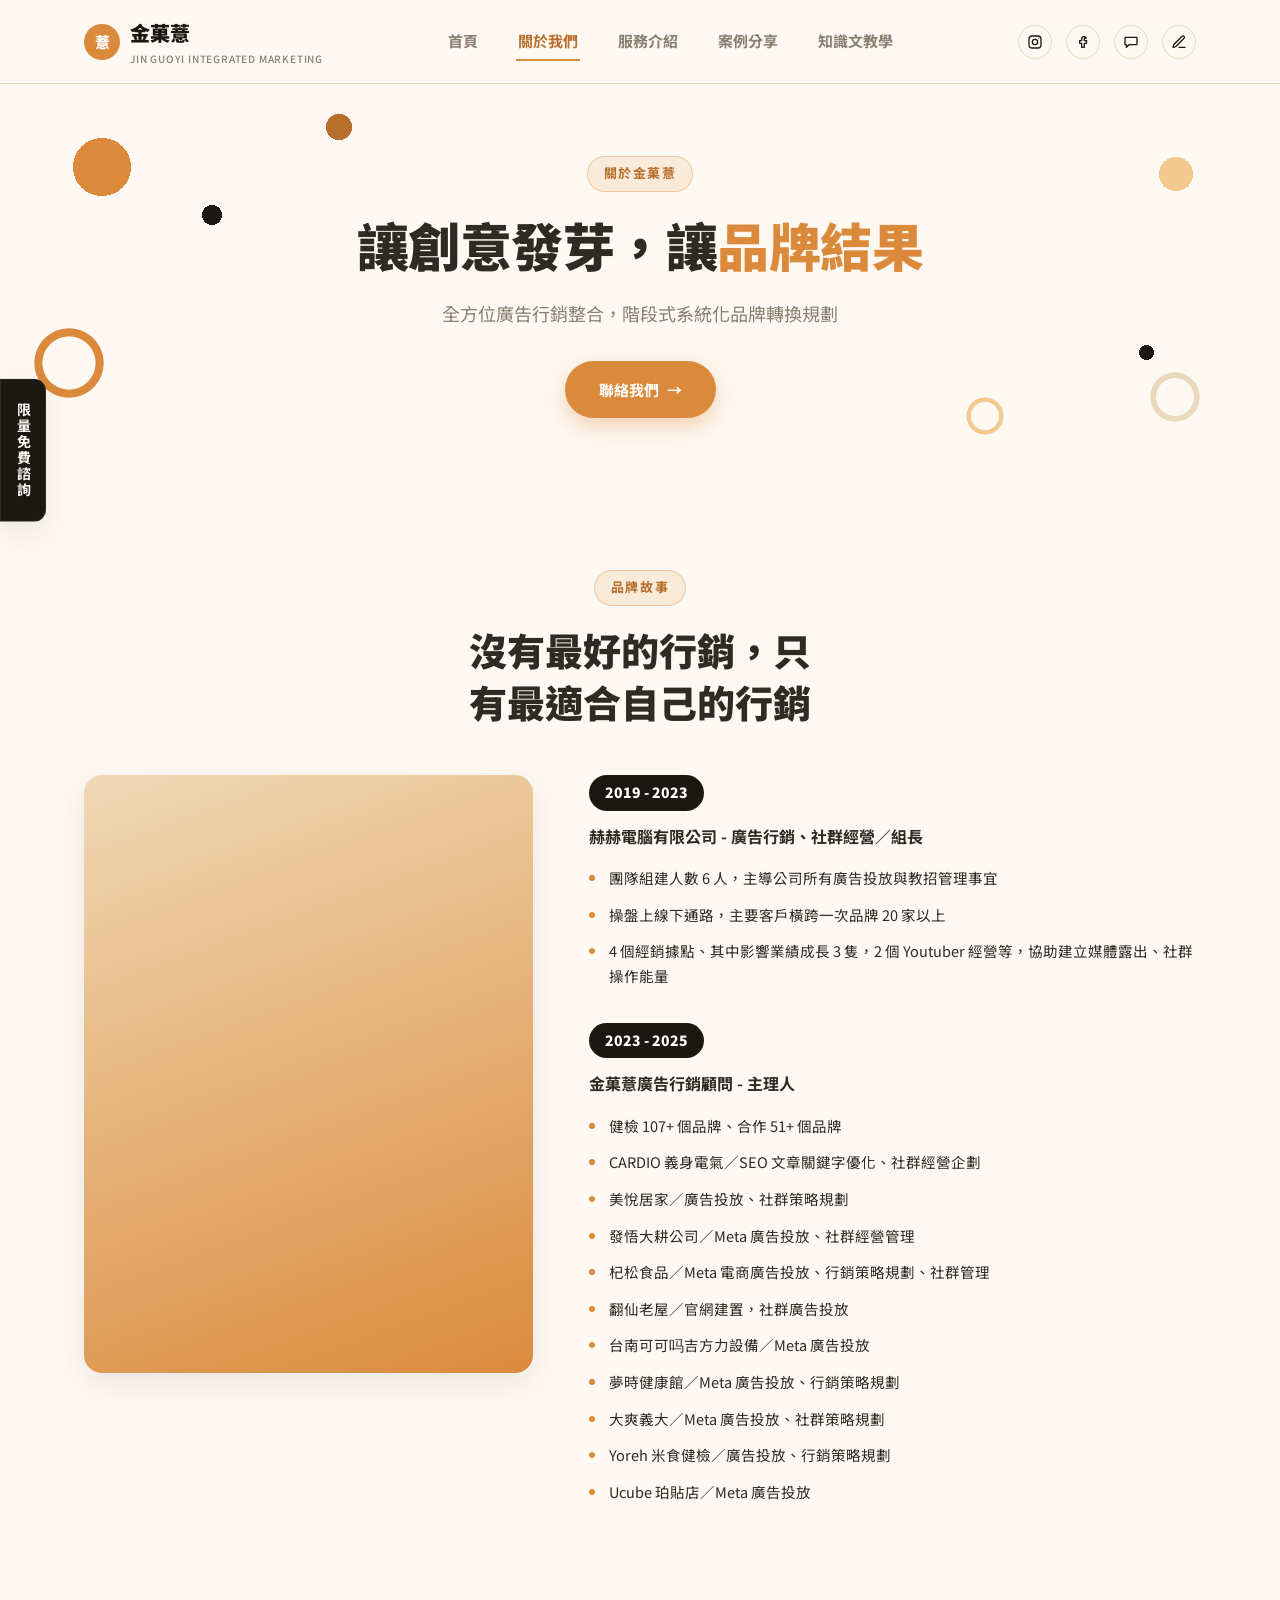
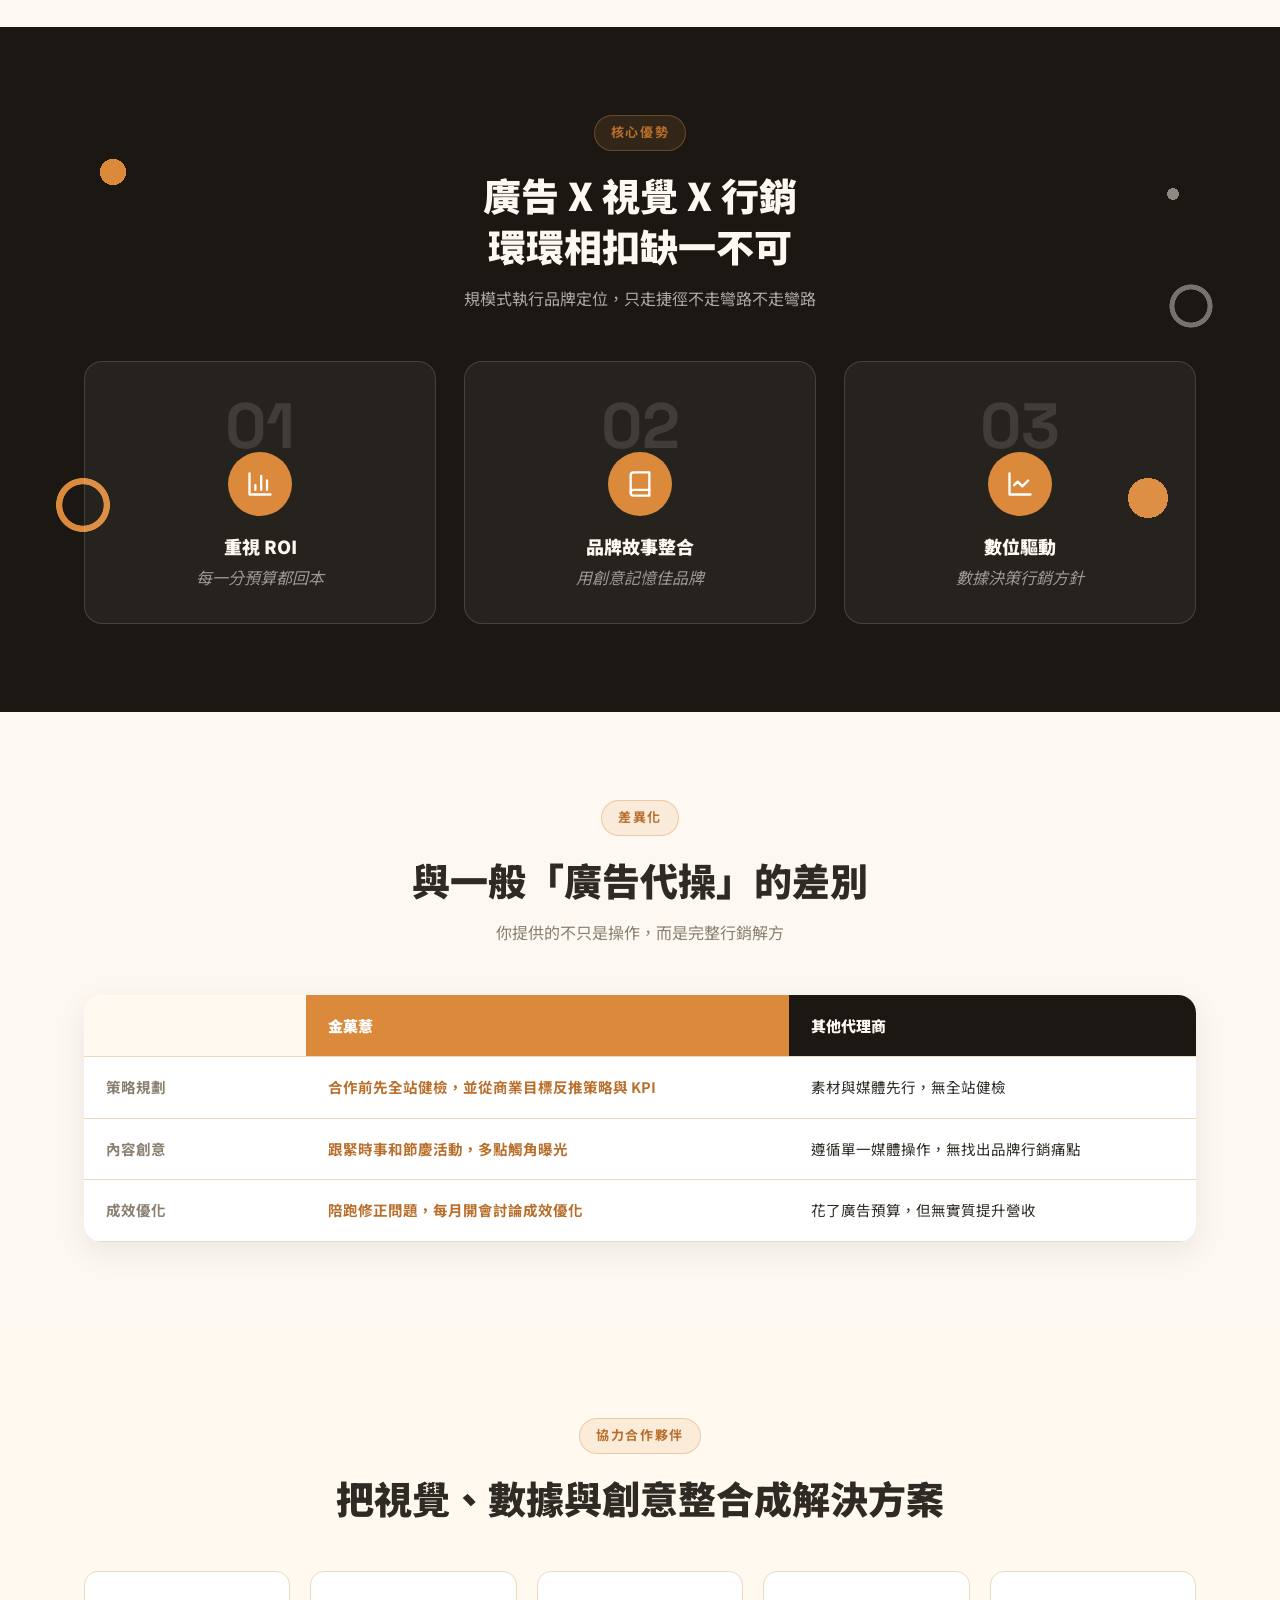
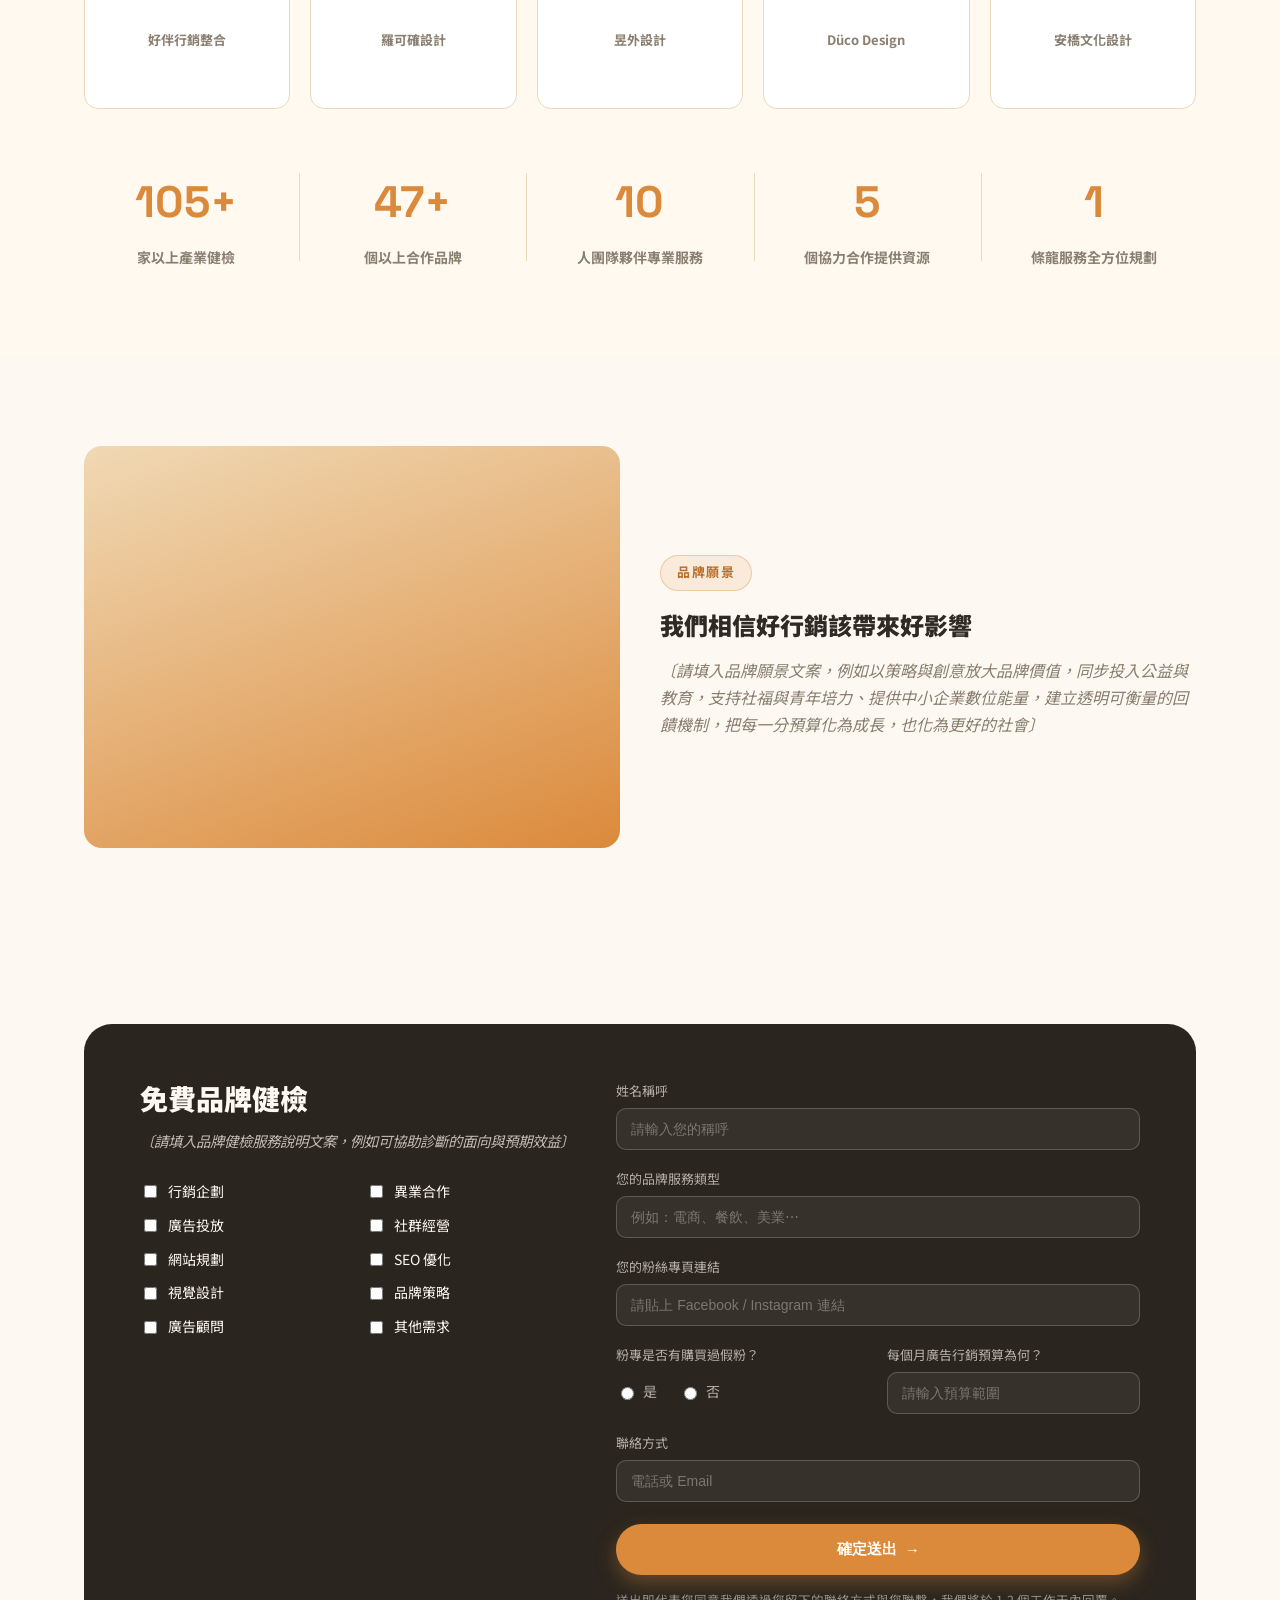
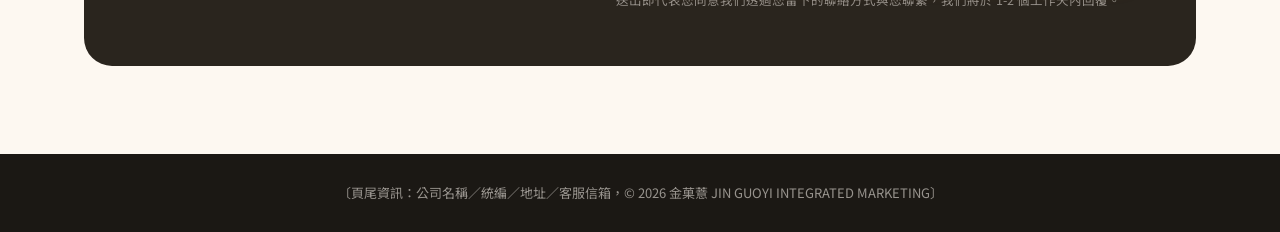
==== commit a1098fb9: "「核心優勢」標題改為指定斷行：廣告 X 視覺 X 行銷 / 環環相扣缺一不可 Co-Authored-By: Claude Sonnet 5 <noreply@anthropic.com>" ====
--- a/about.html
+++ b/about.html
@@ -89,7 +89,7 @@
     <div class="container">
       <div class="section-head">
         <span class="eyebrow">核心優勢</span>
-        <h2>廣告 X 視覺 X 行銷 環環相扣缺一不可</h2>
+        <h2>廣告 X 視覺 X 行銷<br>環環相扣缺一不可</h2>
         <p>規模式執行品牌定位，只走捷徑不走彎路不走彎路</p>
       </div>
       <div class="feature-grid">
--- a/assets/css/style.css
+++ b/assets/css/style.css
@@ -68,7 +68,7 @@
   margin-bottom: 18px;
 }
 .section-head { text-align: center; max-width: 620px; margin: 0 auto 48px; }
-.section-head h2 { font-size: clamp(26px, 3.4vw, 38px); }
+.section-head h2 { font-size: clamp(26px, 3.4vw, 38px); text-wrap: balance; }
 .section-head p { margin-top: 14px; color: var(--text-muted); font-size: 16px; }
 
 .wordmark-lg {
@@ -257,6 +257,7 @@
 .hero h1 {
   font-size: clamp(32px, 5vw, 52px);
   letter-spacing: -0.01em;
+  text-wrap: balance;
 }
 .hero h1 .hl { color: var(--orange); }
 .hero p.hero-sub {
